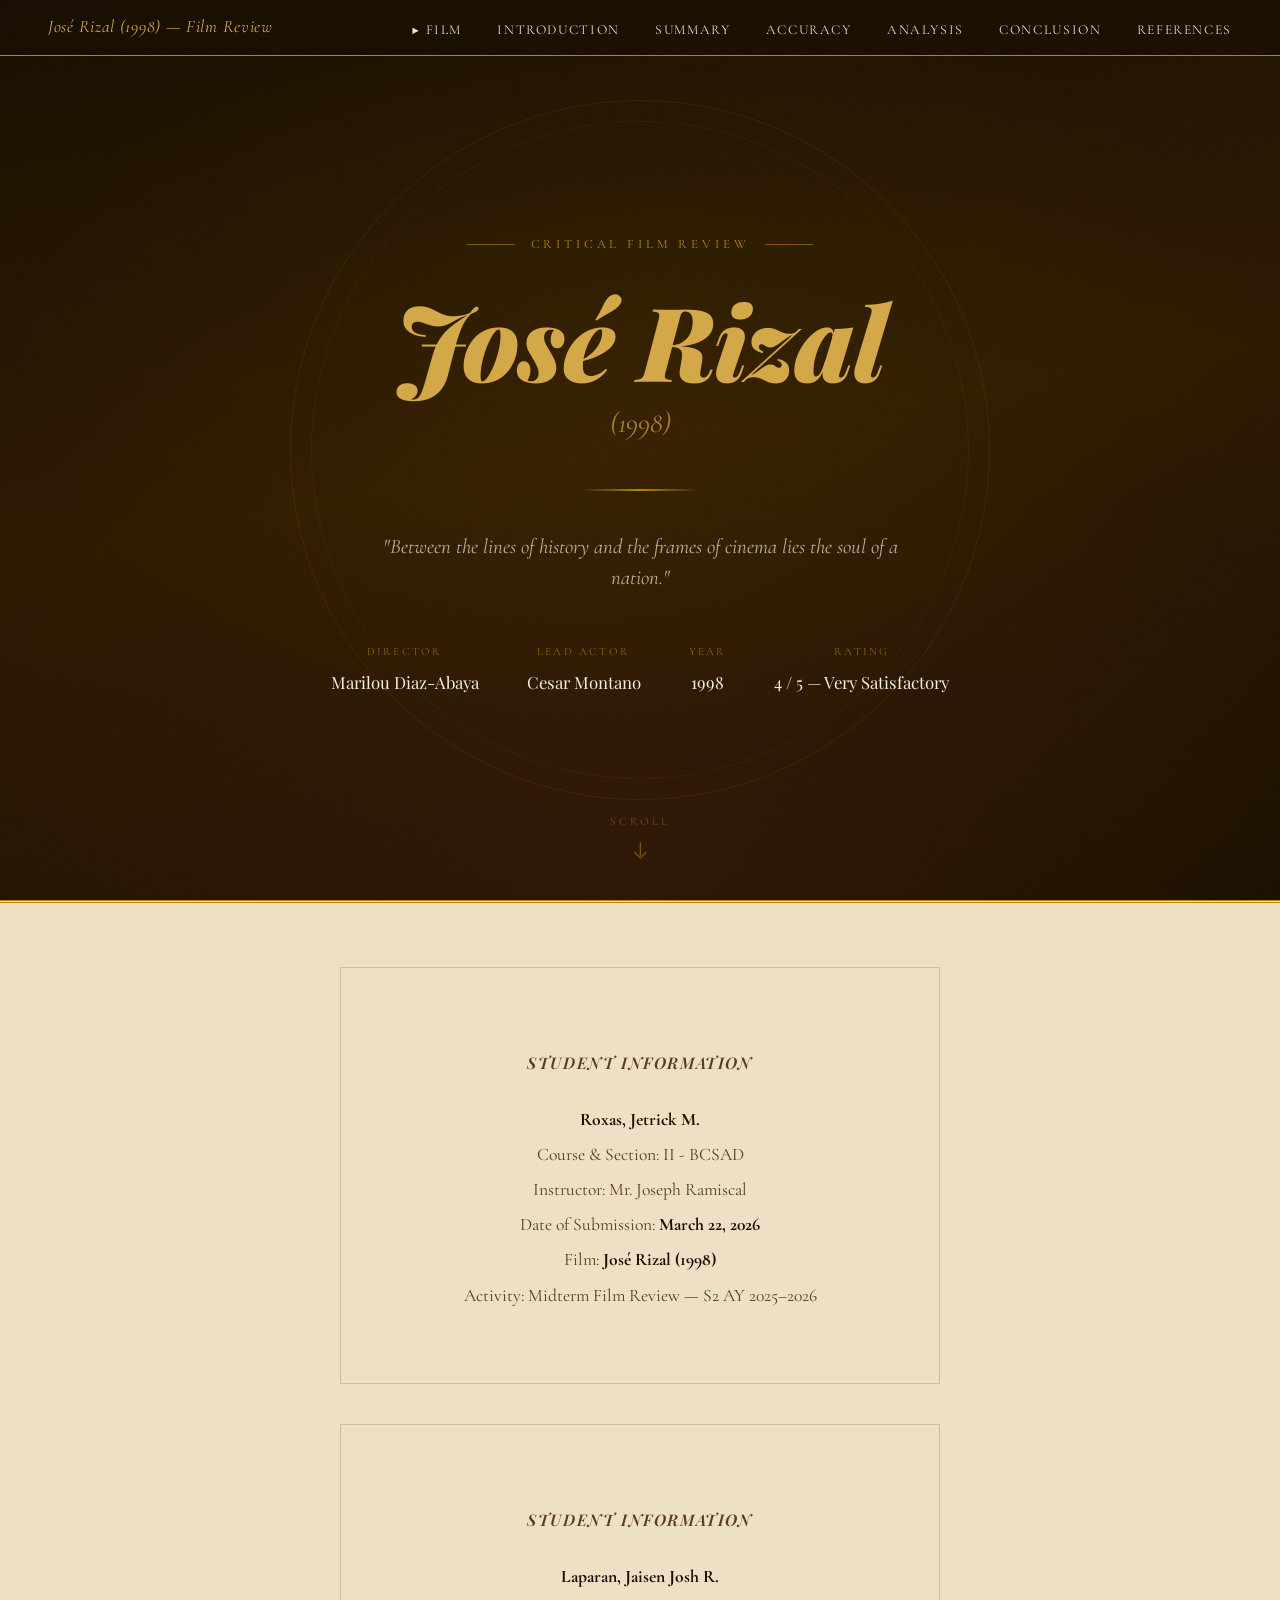
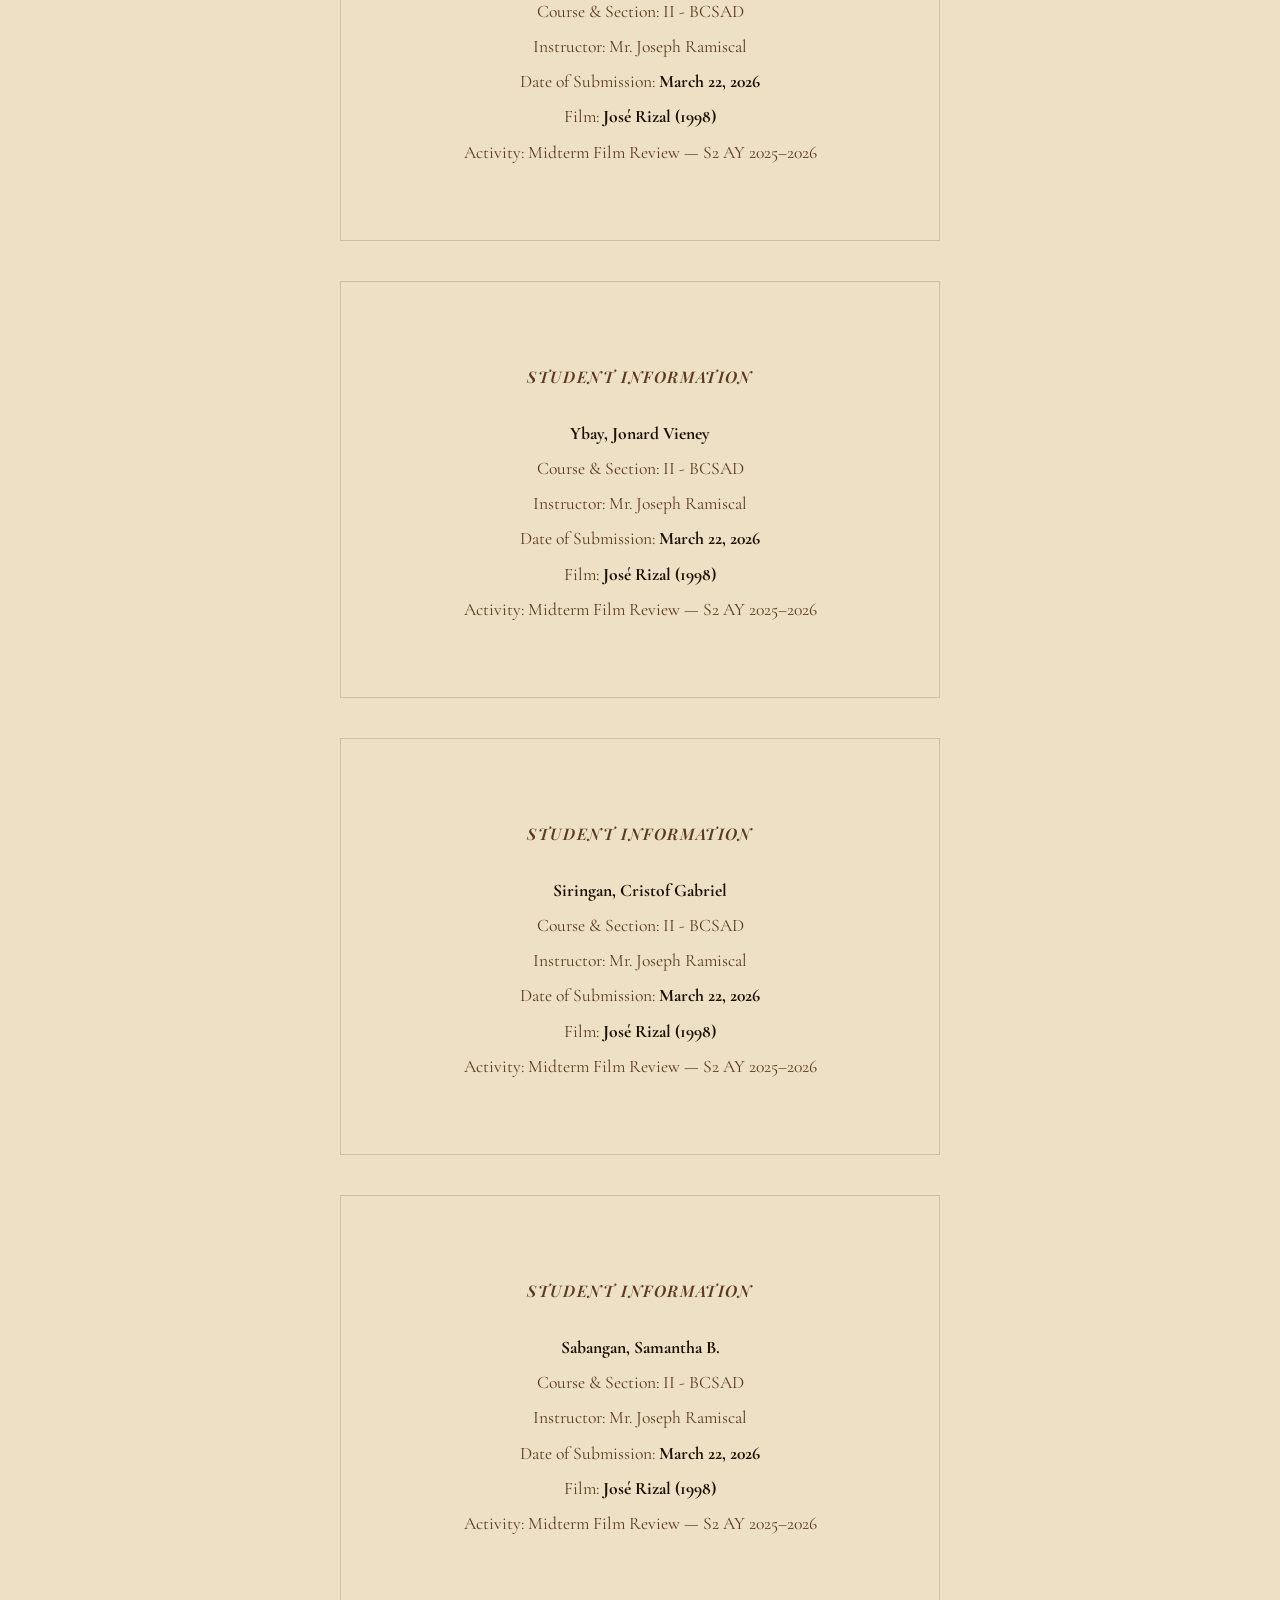
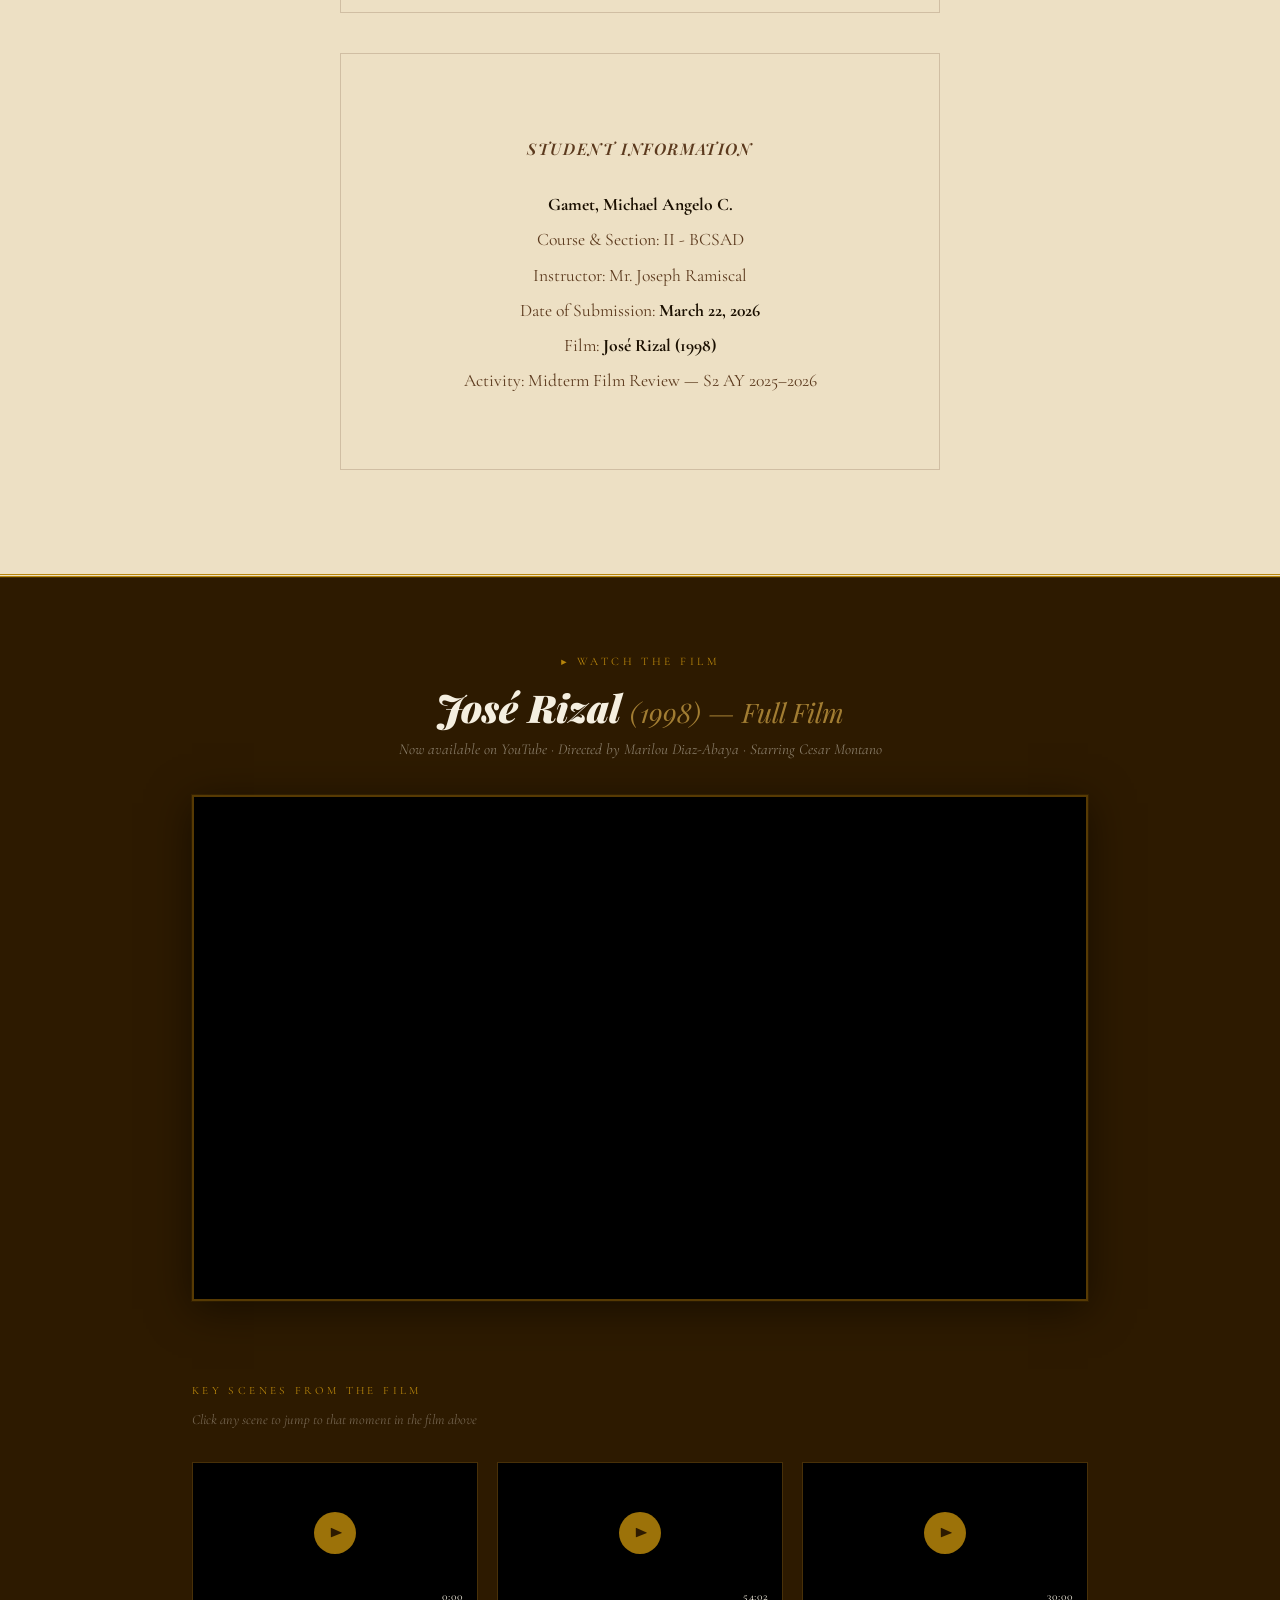
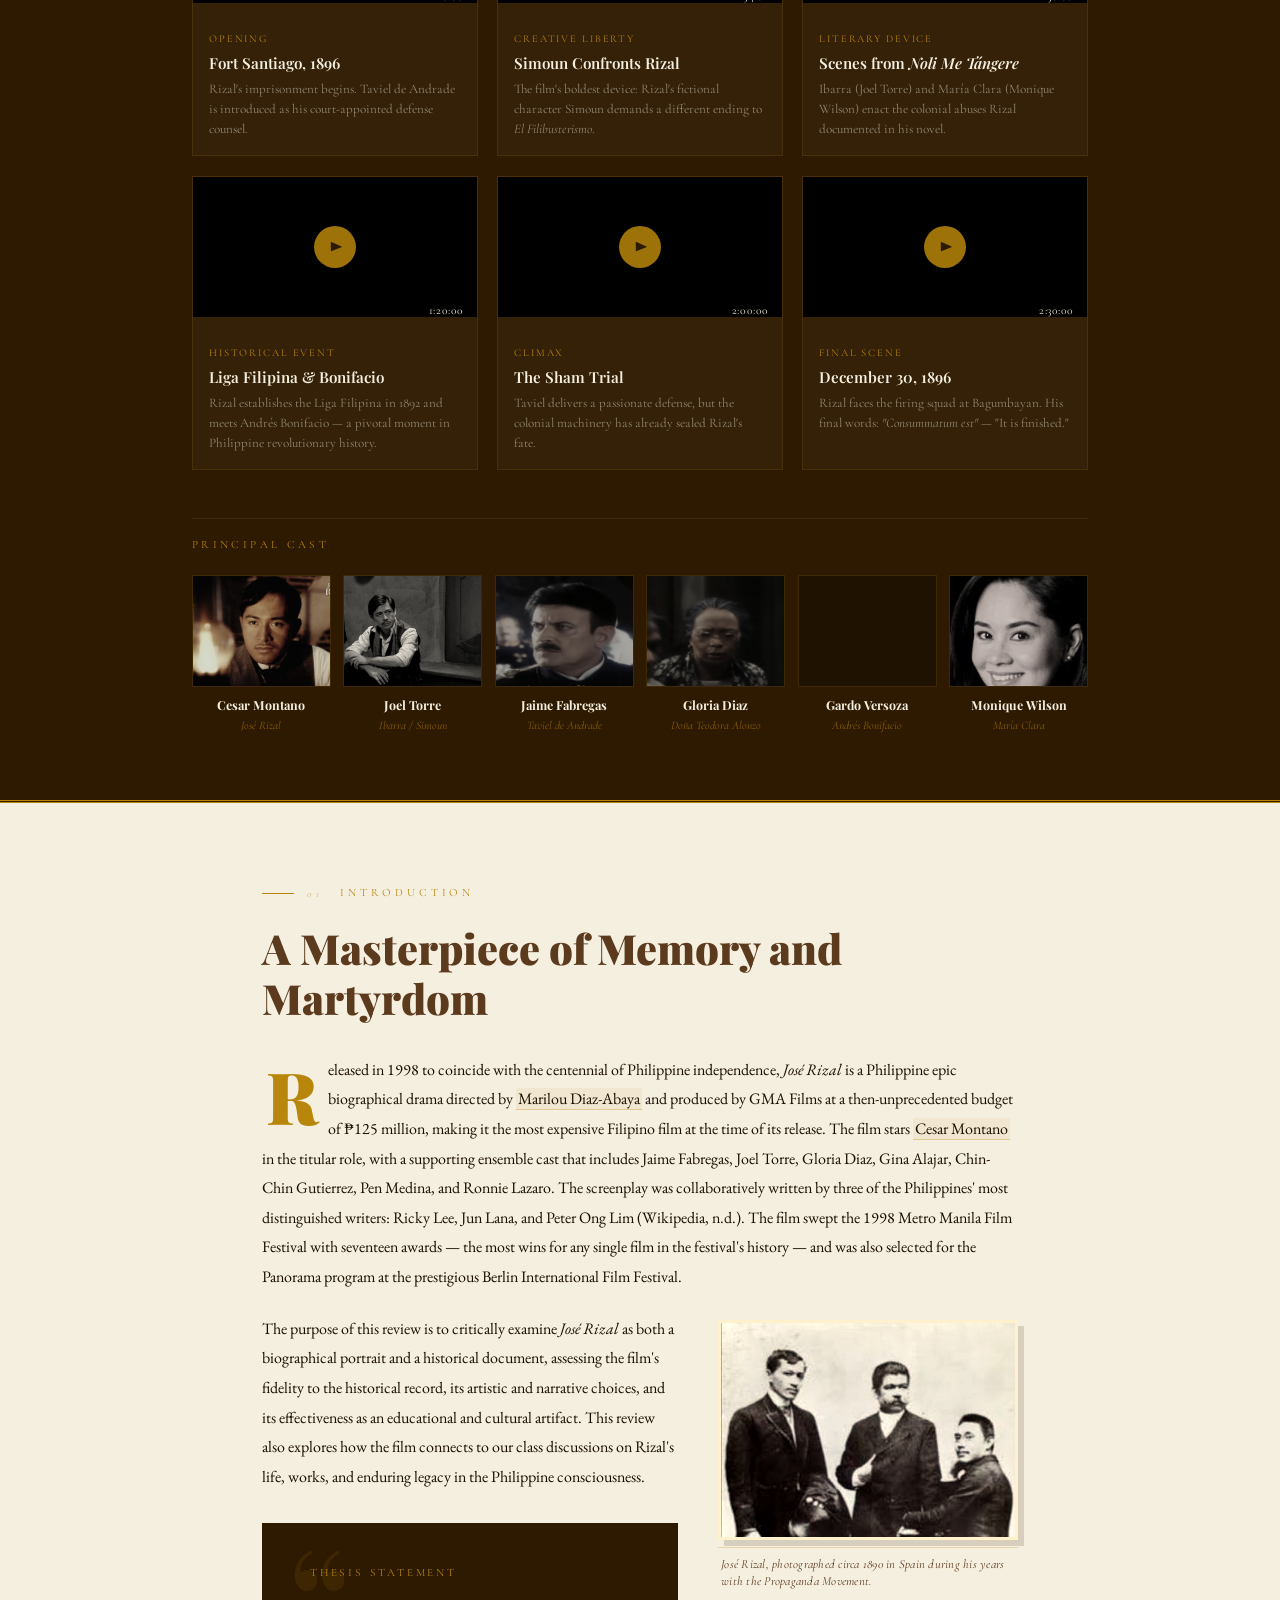
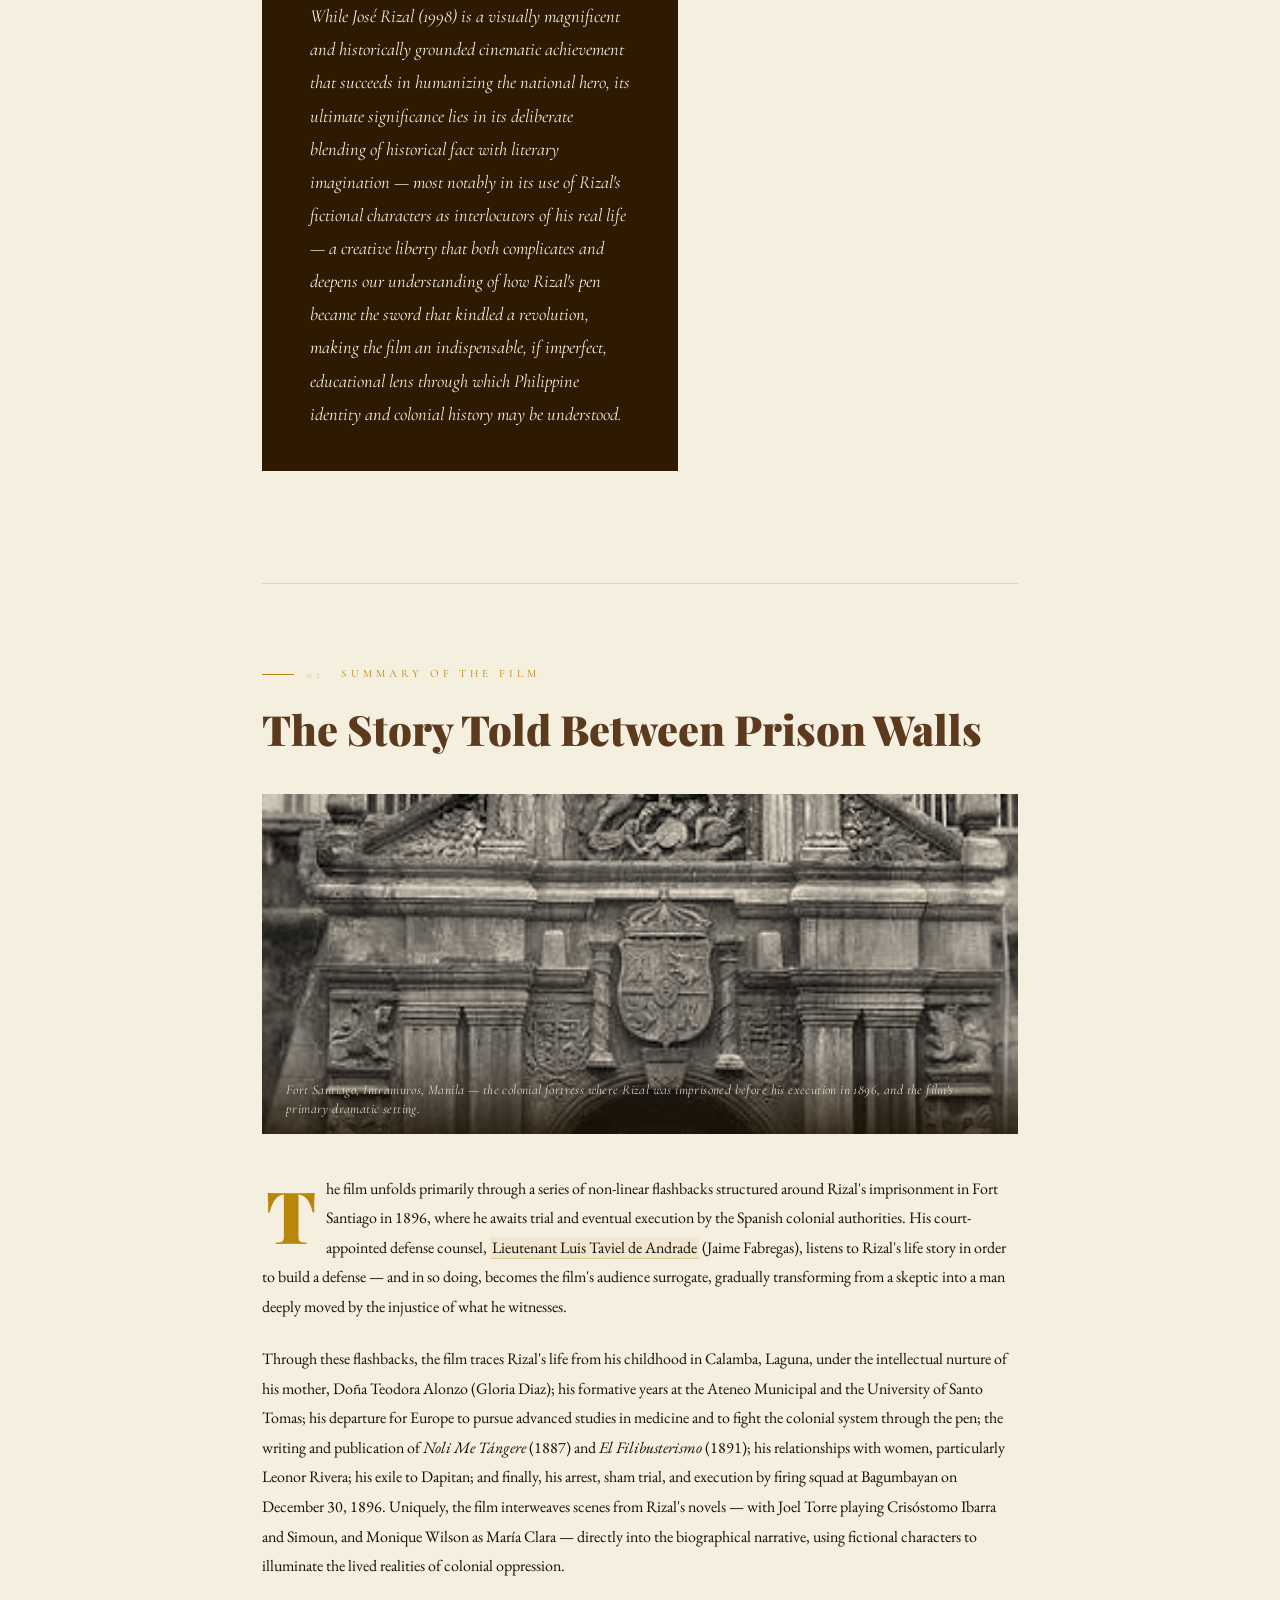
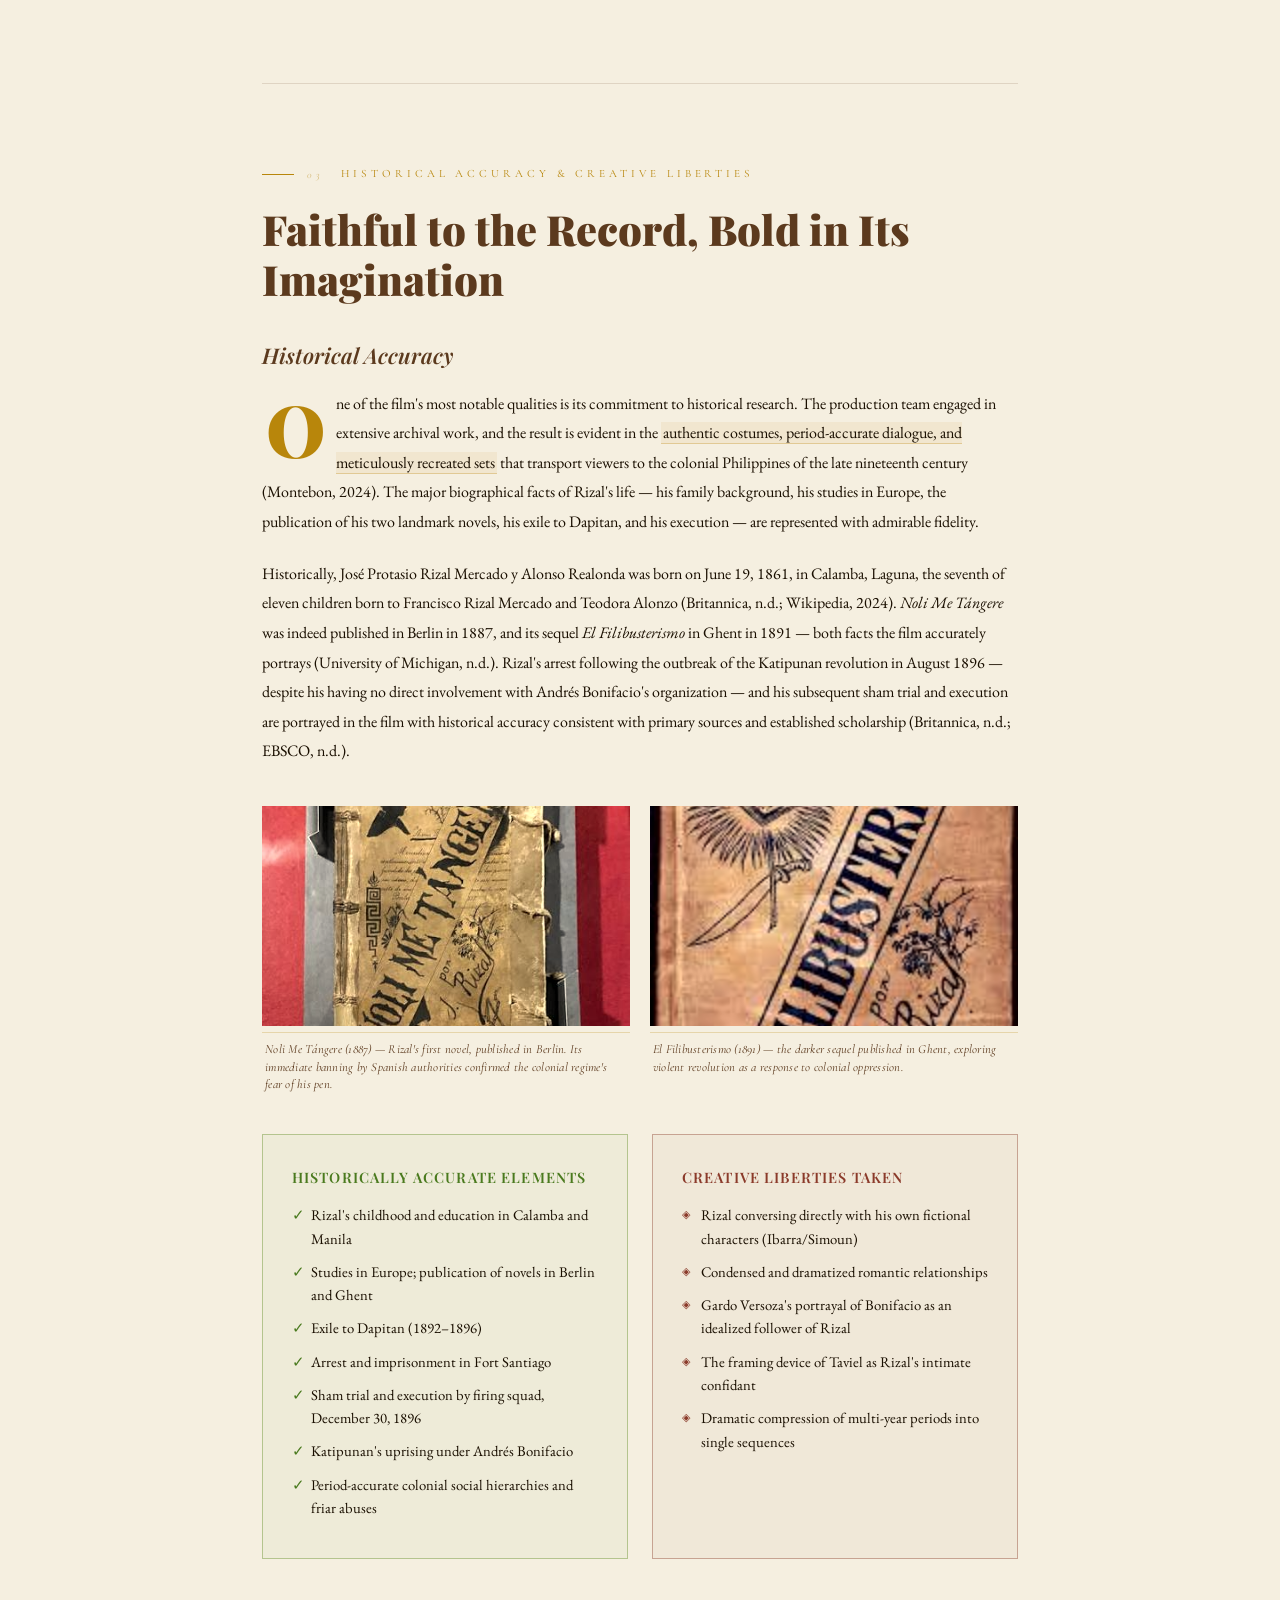
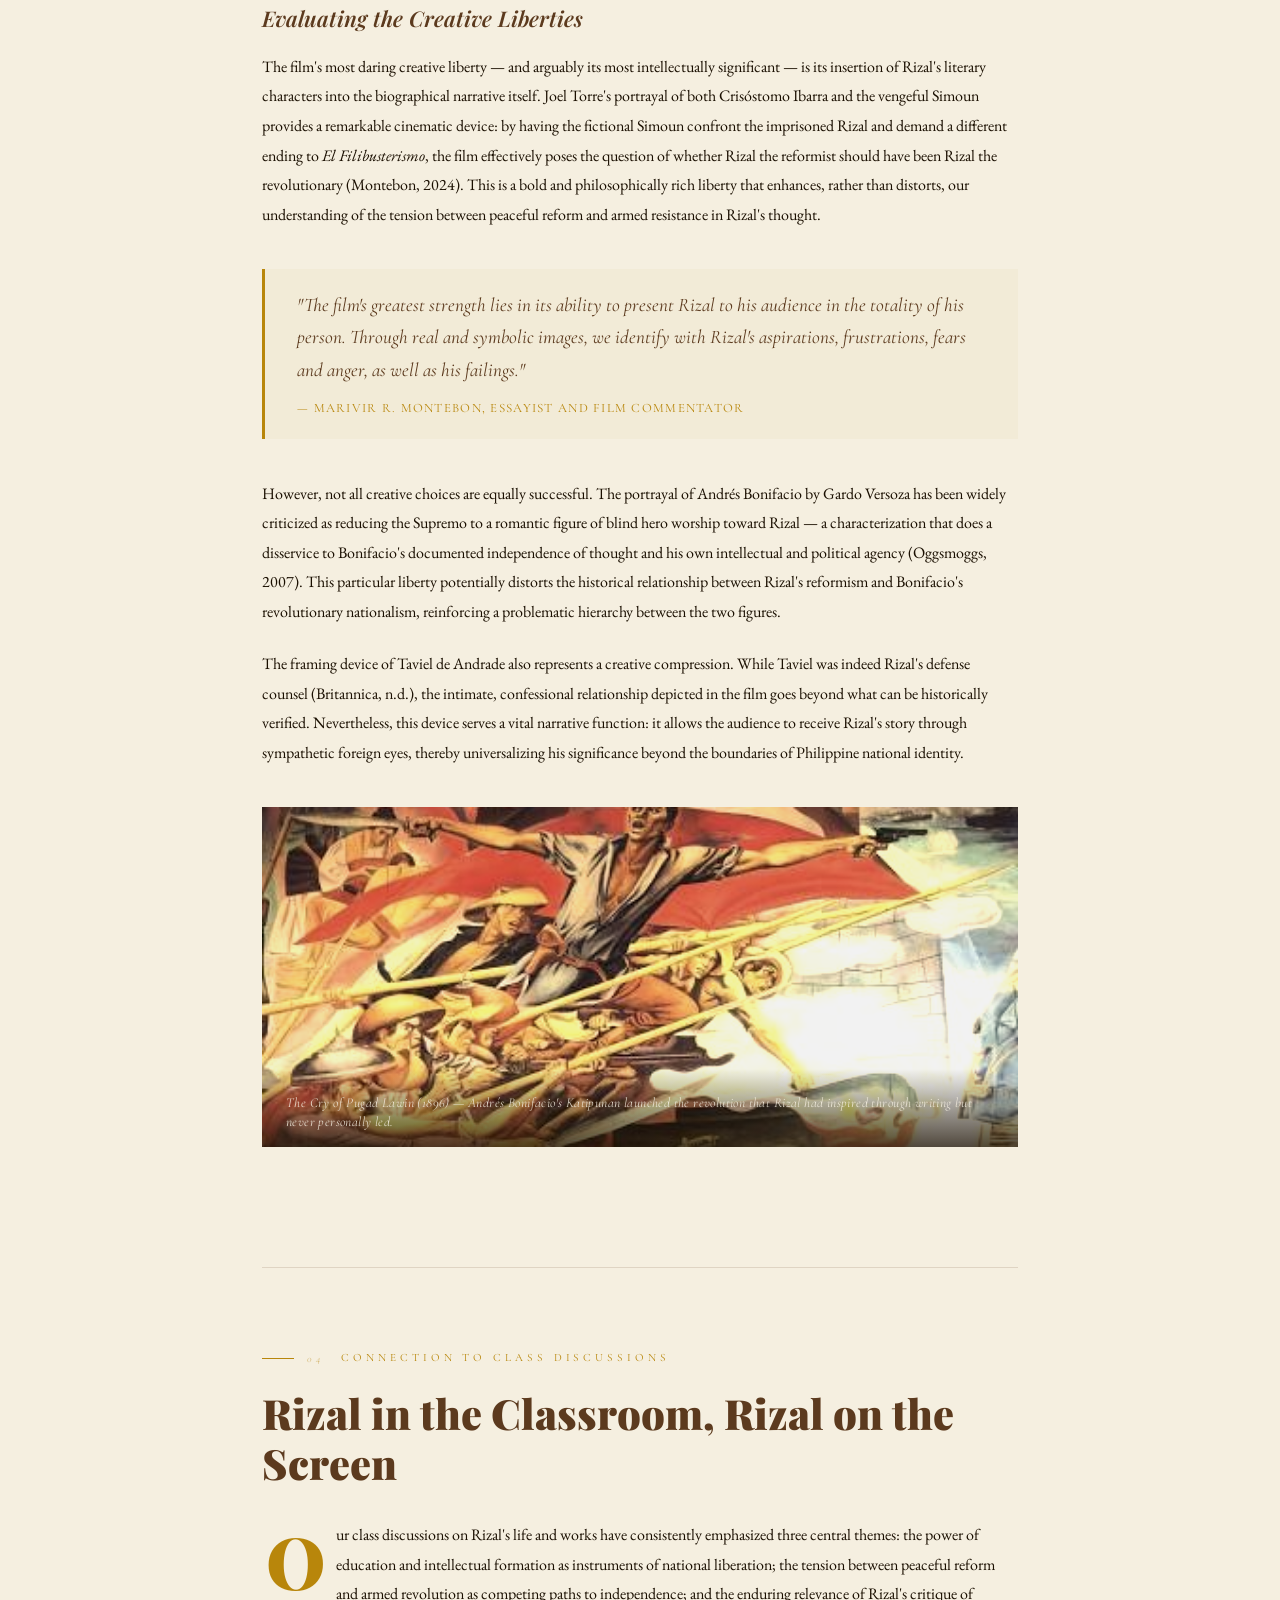
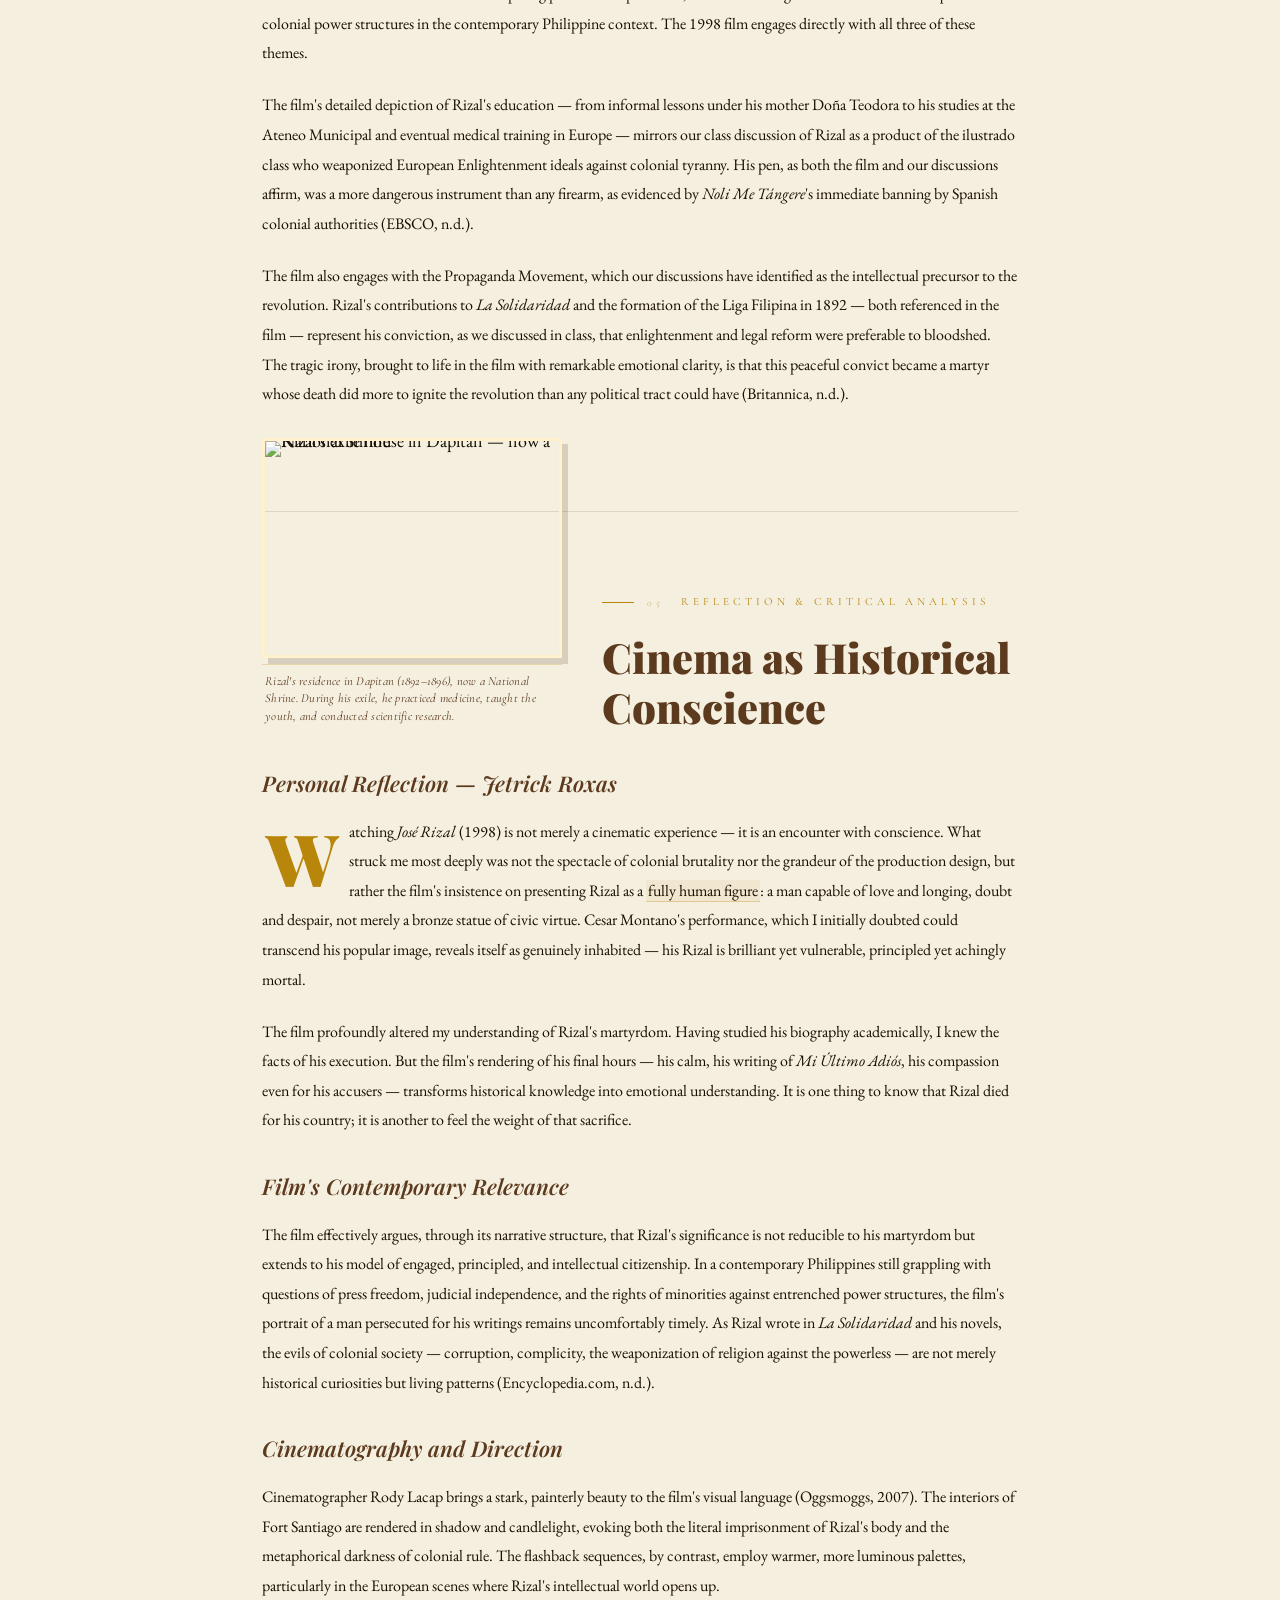
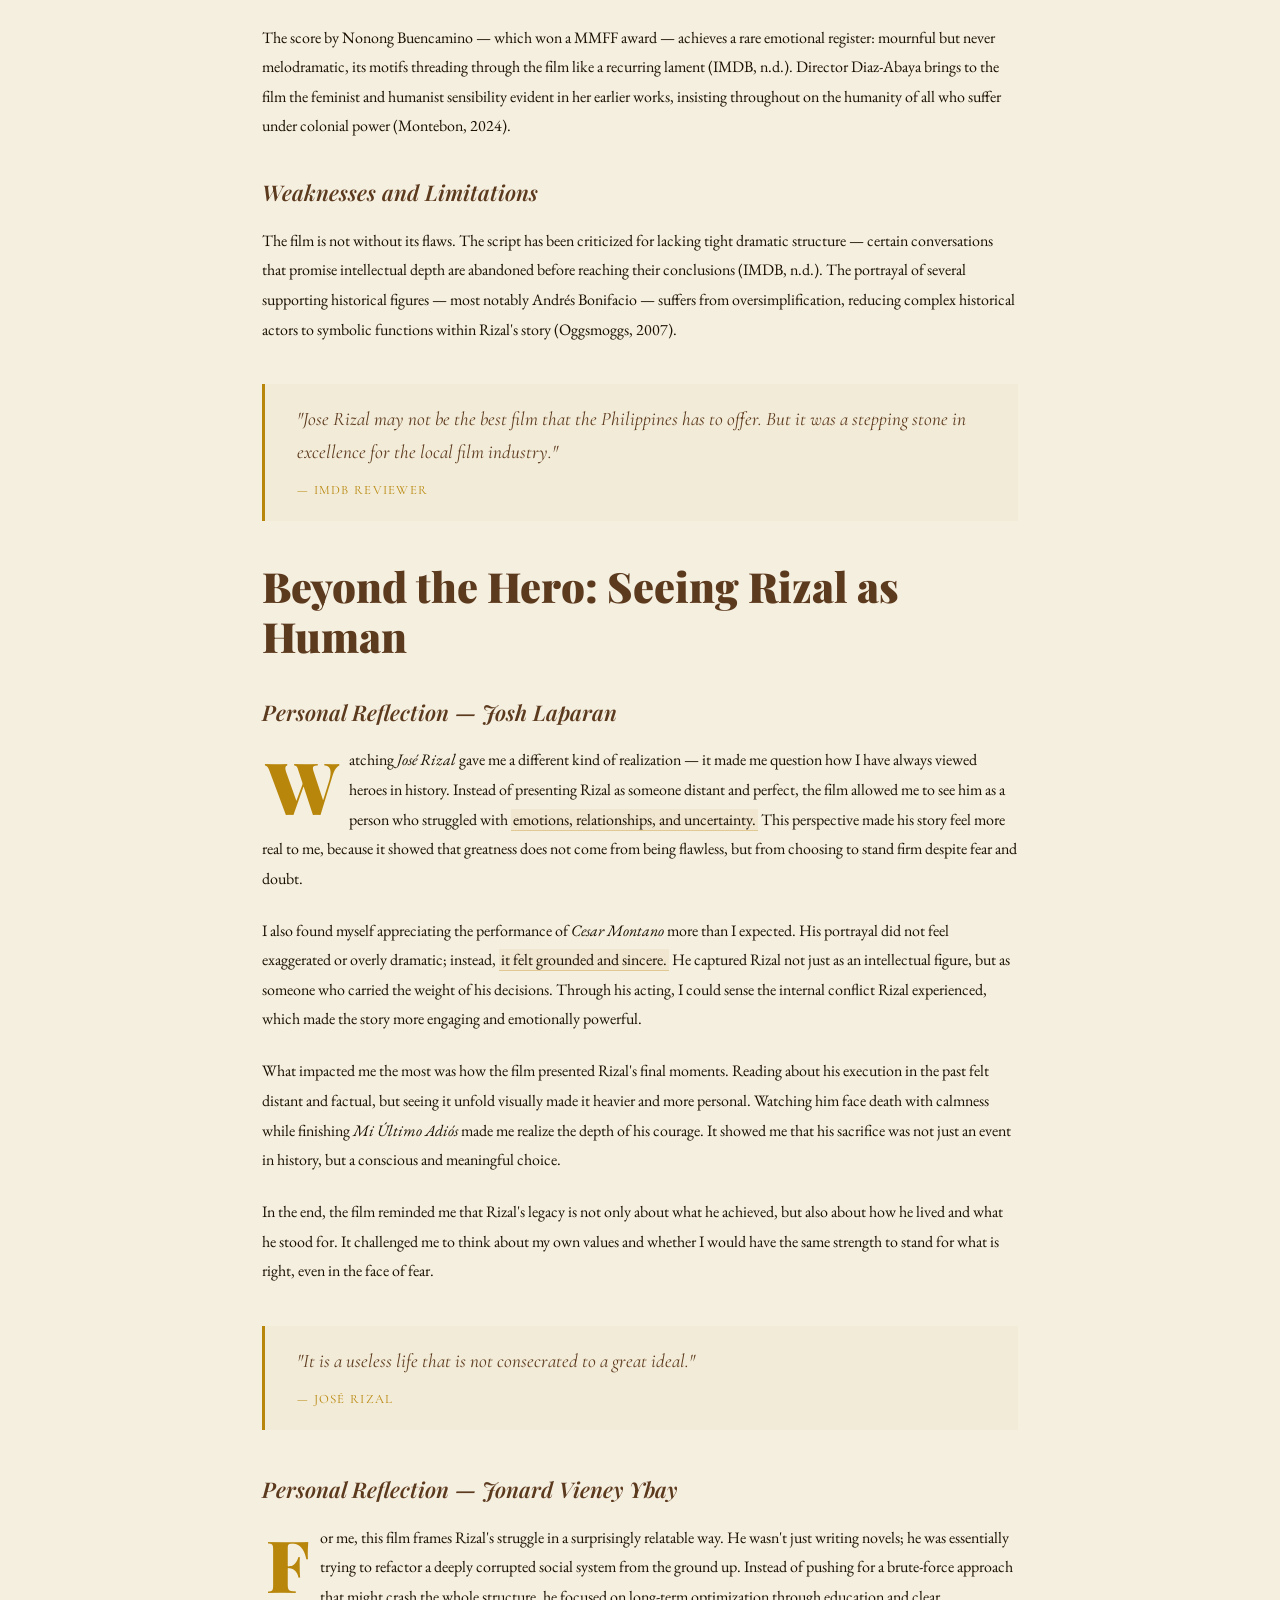
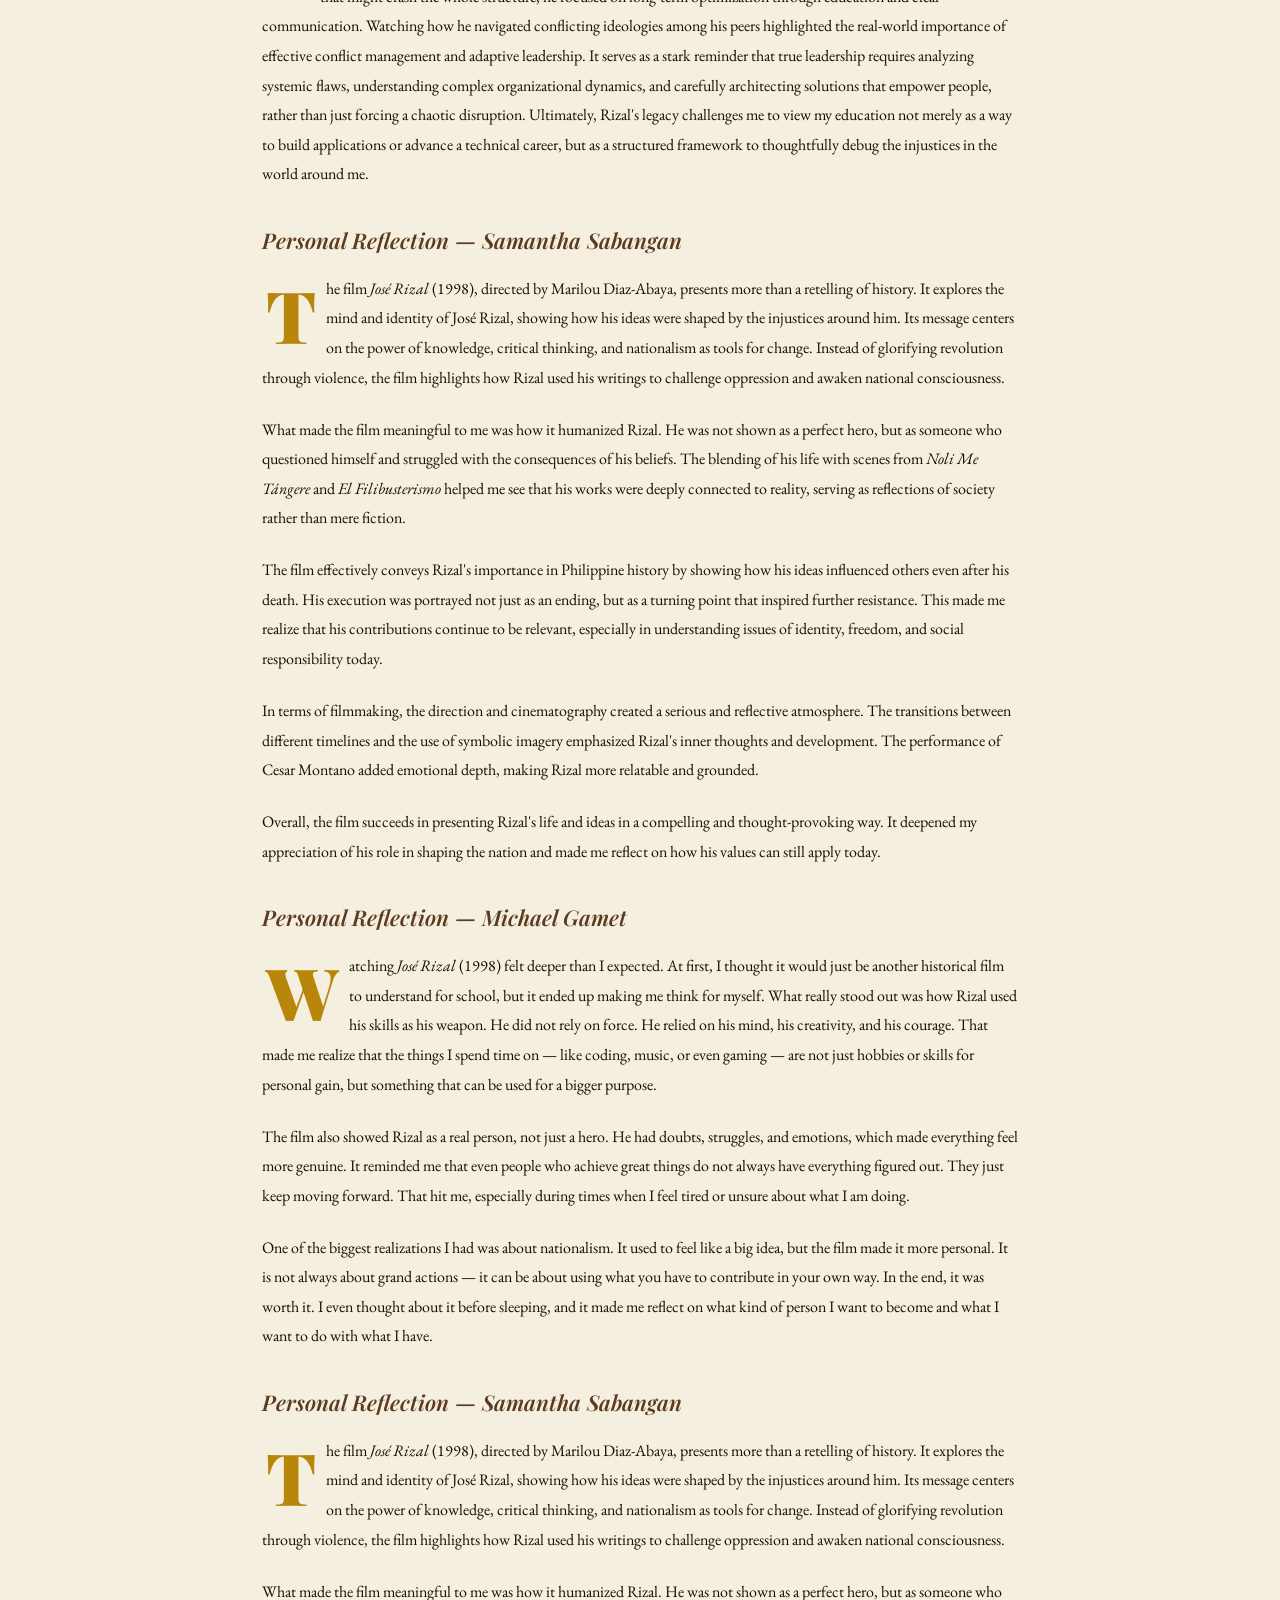
==== index.html @ 2df4af7a "final" ====
<!DOCTYPE html>
<html lang="en">
<head>
  <meta charset="UTF-8">
  <meta name="viewport" content="width=device-width, initial-scale=1.0">
  <title>José Rizal (1998) — A Critical Film Review</title>
  <link href="https://fonts.googleapis.com/css2?family=Playfair+Display:ital,wght@0,400;0,600;0,900;1,400;1,600&family=EB+Garamond:ital,wght@0,400;0,500;1,400&family=Cormorant+Garamond:ital,wght@0,300;0,400;1,300;1,400&display=swap" rel="stylesheet">
  <link rel="stylesheet" href="style.css">
</head>
<body>

<!-- SCROLL PROGRESS BAR -->
<div class="progress-bar" id="progressBar"></div>

<!-- ============================================================
     NAVIGATION
     ============================================================ -->
<nav>
  <span class="nav-brand">José Rizal (1998) — Film Review</span>
  <ul class="nav-links">
    <li><a href="#film">▶ Film</a></li>
    <li><a href="#introduction">Introduction</a></li>
    <li><a href="#summary">Summary</a></li>
    <li><a href="#accuracy">Accuracy</a></li>
    <li><a href="#reflection">Analysis</a></li>
    <li><a href="#conclusion">Conclusion</a></li>
    <li><a href="#references">References</a></li>
  </ul>
</nav>

<!-- ============================================================
     HERO
     ============================================================ -->
<header class="hero">
  <div class="hero-bg"></div>
  <div class="hero-seal"></div>
  <div class="hero-content">
    <div class="hero-eyebrow">Critical Film Review</div>
    <h1 class="hero-title"><em>José Rizal</em></h1>
    <div class="hero-year">(1998)</div>
    <div class="hero-divider"></div>
    <p class="hero-tagline">
      "Between the lines of history and the frames of cinema lies the soul of a nation."
    </p>
    <div class="hero-meta">
      <div class="meta-item">
        <span class="meta-label">Director</span>
        <span class="meta-value">Marilou Diaz-Abaya</span>
      </div>
      <div class="meta-item">
        <span class="meta-label">Lead Actor</span>
        <span class="meta-value">Cesar Montano</span>
      </div>
      <div class="meta-item">
        <span class="meta-label">Year</span>
        <span class="meta-value">1998</span>
      </div>
      <div class="meta-item">
        <span class="meta-label">Rating</span>
        <span class="meta-value">4 / 5 — Very Satisfactory</span>
      </div>
    </div>
  </div>
  <div class="hero-scroll">
    <span>Scroll</span>
    <svg width="16" height="20" viewBox="0 0 16 20" fill="none" stroke-width="1.5">
      <path d="M8 2v14M2 12l6 6 6-6"/>
    </svg>
  </div>
</header>

<!-- ============================================================
     TITLE PAGE / STUDENT INFO
     ============================================================ -->
<div class="title-page">
  <div class="title-page-inner">
    <h3>Student Information</h3>
    <p>
      <strong>Roxas, Jetrick M.</strong><br>
      Course &amp; Section: II - BCSAD<br>
      Instructor: Mr. Joseph Ramiscal<br>
      Date of Submission: <strong>March 22, 2026</strong><br>
      Film: <strong>José Rizal (1998)</strong><br>
      Activity: Midterm Film Review — S2 AY 2025–2026
    </p>
  </div>

  <div class="title-page-inner">
    <h3>Student Information</h3>
    <p>
      <strong>Laparan, Jaisen Josh R.</strong><br>
      Course &amp; Section: II - BCSAD<br>
      Instructor: Mr. Joseph Ramiscal<br>
      Date of Submission: <strong>March 22, 2026</strong><br>
      Film: <strong>José Rizal (1998)</strong><br>
      Activity: Midterm Film Review — S2 AY 2025–2026
    </p>
  </div>

  <div class="title-page-inner">
    <h3>Student Information</h3>
    <p>
      <strong>Ybay, Jonard Vieney</strong><br>
      Course &amp; Section: II - BCSAD<br>
      Instructor: Mr. Joseph Ramiscal<br>
      Date of Submission: <strong>March 22, 2026</strong><br>
      Film: <strong>José Rizal (1998)</strong><br>
      Activity: Midterm Film Review — S2 AY 2025–2026
    </p>
  </div>

  <div class="title-page-inner">
    <h3>Student Information</h3>
    <p>
      <strong>Siringan, Cristof Gabriel</strong><br>
      Course &amp; Section: II - BCSAD<br>
      Instructor: Mr. Joseph Ramiscal<br>
      Date of Submission: <strong>March 22, 2026</strong><br>
      Film: <strong>José Rizal (1998)</strong><br>
      Activity: Midterm Film Review — S2 AY 2025–2026
    </p>
  </div>

  <div class="title-page-inner">
    <h3>Student Information</h3>
    <p>
      <strong>Sabangan, Samantha B.</strong><br>
      Course &amp; Section: II - BCSAD<br>
      Instructor: Mr. Joseph Ramiscal<br>
      Date of Submission: <strong>March 22, 2026</strong><br>
      Film: <strong>José Rizal (1998)</strong><br>
      Activity: Midterm Film Review — S2 AY 2025–2026
    </p>
  </div>

  <div class="title-page-inner">
    <h3>Student Information</h3>
    <p>
      <strong>Gamet, Michael Angelo C.</strong><br>
      Course &amp; Section: II - BCSAD<br>
      Instructor: Mr. Joseph Ramiscal<br>
      Date of Submission: <strong>March 22, 2026</strong><br>
      Film: <strong>José Rizal (1998)</strong><br>
      Activity: Midterm Film Review — S2 AY 2025–2026
    </p>
  </div>
</div>

<!-- ============================================================
     FILM MEDIA BLOCK
     ============================================================ -->
<div class="film-media" id="film">

  <!-- EMBEDDED FILM -->
  <div class="film-embed-wrap">
    <div class="film-embed-label">
      <span class="film-embed-eyebrow">▶ Watch the Film</span>
      <h2 class="film-embed-title"><em>José Rizal</em> <span>(1998) — Full Film</span></h2>
      <p class="film-embed-sub">Now available on YouTube · Directed by Marilou Diaz-Abaya · Starring Cesar Montano</p>
    </div>
    <div class="film-embed-container">
      <div class="film-embed-responsive">
        <iframe
          src="https://www.youtube.com/embed/p3tURdrBkEU?rel=0&modestbranding=1&color=white"
          title="José Rizal (1998) Full Film — Directed by Marilou Diaz-Abaya"
          frameborder="0"
          allow="accelerometer; autoplay; clipboard-write; encrypted-media; gyroscope; picture-in-picture"
          allowfullscreen
          loading="lazy">
        </iframe>
      </div>
    </div>
  </div>

  <!-- SCENE GALLERY -->
  <div class="scene-gallery-wrap">
    <div class="scene-gallery-header">
      <span class="scene-gallery-eyebrow">Key Scenes from the Film</span>
      <p class="scene-gallery-sub">Click any scene to jump to that moment in the film above</p>
    </div>

    <div class="scene-gallery">

      <a class="scene-card" href="https://www.youtube.com/watch?v=p3tURdrBkEU&t=0s" target="_blank" rel="noopener">
        <div class="scene-thumb">
          <img src="https://img.youtube.com/vi/p3tURdrBkEU/maxresdefault.jpg"
               onerror="this.src='https://img.youtube.com/vi/p3tURdrBkEU/hqdefault.jpg'"
               alt="Opening scene — Fort Santiago, 1896" loading="lazy">
          <div class="scene-play">▶</div>
          <div class="scene-timestamp">0:00</div>
        </div>
        <div class="scene-info">
          <span class="scene-tag">Opening</span>
          <h4>Fort Santiago, 1896</h4>
          <p>Rizal's imprisonment begins. Taviel de Andrade is introduced as his court-appointed defense counsel.</p>
        </div>
      </a>

      <a class="scene-card" href="https://www.youtube.com/watch?v=p3tURdrBkEU&t=3242s" target="_blank" rel="noopener">
        <div class="scene-thumb">
          <img src="https://img.youtube.com/vi/p3tURdrBkEU/maxresdefault.jpg"
               onerror="this.src='https://img.youtube.com/vi/p3tURdrBkEU/hqdefault.jpg'"
               alt="Simoun confronts Rizal" loading="lazy">
          <div class="scene-play">▶</div>
          <div class="scene-timestamp">54:02</div>
        </div>
        <div class="scene-info">
          <span class="scene-tag">Creative Liberty</span>
          <h4>Simoun Confronts Rizal</h4>
          <p>The film's boldest device: Rizal's fictional character Simoun demands a different ending to <em>El Filibusterismo</em>.</p>
        </div>
      </a>

      <a class="scene-card" href="https://www.youtube.com/watch?v=p3tURdrBkEU&t=1800s" target="_blank" rel="noopener">
        <div class="scene-thumb">
          <img src="https://img.youtube.com/vi/p3tURdrBkEU/maxresdefault.jpg"
               onerror="this.src='https://img.youtube.com/vi/p3tURdrBkEU/hqdefault.jpg'"
               alt="Noli Me Tangere novel scenes" loading="lazy">
          <div class="scene-play">▶</div>
          <div class="scene-timestamp">30:00</div>
        </div>
        <div class="scene-info">
          <span class="scene-tag">Literary Device</span>
          <h4>Scenes from <em>Noli Me Tángere</em></h4>
          <p>Ibarra (Joel Torre) and María Clara (Monique Wilson) enact the colonial abuses Rizal documented in his novel.</p>
        </div>
      </a>

      <a class="scene-card" href="https://www.youtube.com/watch?v=p3tURdrBkEU&t=4800s" target="_blank" rel="noopener">
        <div class="scene-thumb">
          <img src="https://img.youtube.com/vi/p3tURdrBkEU/maxresdefault.jpg"
               onerror="this.src='https://img.youtube.com/vi/p3tURdrBkEU/hqdefault.jpg'"
               alt="Liga Filipina and Bonifacio scene" loading="lazy">
          <div class="scene-play">▶</div>
          <div class="scene-timestamp">1:20:00</div>
        </div>
        <div class="scene-info">
          <span class="scene-tag">Historical Event</span>
          <h4>Liga Filipina &amp; Bonifacio</h4>
          <p>Rizal establishes the Liga Filipina in 1892 and meets Andrés Bonifacio — a pivotal moment in Philippine revolutionary history.</p>
        </div>
      </a>

      <a class="scene-card" href="https://www.youtube.com/watch?v=p3tURdrBkEU&t=7200s" target="_blank" rel="noopener">
        <div class="scene-thumb">
          <img src="https://img.youtube.com/vi/p3tURdrBkEU/maxresdefault.jpg"
               onerror="this.src='https://img.youtube.com/vi/p3tURdrBkEU/hqdefault.jpg'"
               alt="The trial of José Rizal" loading="lazy">
          <div class="scene-play">▶</div>
          <div class="scene-timestamp">2:00:00</div>
        </div>
        <div class="scene-info">
          <span class="scene-tag">Climax</span>
          <h4>The Sham Trial</h4>
          <p>Taviel delivers a passionate defense, but the colonial machinery has already sealed Rizal's fate.</p>
        </div>
      </a>

      <a class="scene-card" href="https://www.youtube.com/watch?v=p3tURdrBkEU&t=9000s" target="_blank" rel="noopener">
        <div class="scene-thumb">
          <img src="https://img.youtube.com/vi/p3tURdrBkEU/maxresdefault.jpg"
               onerror="this.src='https://img.youtube.com/vi/p3tURdrBkEU/hqdefault.jpg'"
               alt="Rizal's execution scene — December 30, 1896" loading="lazy">
          <div class="scene-play">▶</div>
          <div class="scene-timestamp">2:30:00</div>
        </div>
        <div class="scene-info">
          <span class="scene-tag">Final Scene</span>
          <h4>December 30, 1896</h4>
          <p>Rizal faces the firing squad at Bagumbayan. His final words: <em>"Consummatum est"</em> — "It is finished."</p>
        </div>
      </a>

    </div><!-- /.scene-gallery -->
  </div><!-- /.scene-gallery-wrap -->

  <!-- CAST SPOTLIGHT -->
  <!-- ✏️ TO CHANGE A CAST IMAGE:
       Replace the src="..." with your image filename (e.g. src="cesar-montano.jpg")
       Make sure the image file is in the SAME folder as this HTML file.
       The JavaScript that used to override these images has been removed. -->
  <div class="cast-wrap">
    <div class="cast-header">
      <span class="scene-gallery-eyebrow">Principal Cast</span>
    </div>
    <div class="cast-strip">

      <!-- Cesar Montano — José Rizal -->
      <div class="cast-card">
        <div class="cast-thumb">
          <img src="cesar-montano.jpg"
               onerror="this.src='https://img.youtube.com/vi/p3tURdrBkEU/hqdefault.jpg'"
               alt="Cesar Montano as José Rizal" loading="lazy"
               style="object-position: center top;">
        </div>
        <div class="cast-info">
          <strong>Cesar Montano</strong>
          <span>José Rizal</span>
        </div>
      </div>

      <!-- Joel Torre — Ibarra / Simoun -->
      <div class="cast-card">
        <div class="cast-thumb">
          <img src="joel-torre.jpg"
               onerror="this.src='joel-torre.jpg'"
               alt="Joel Torre as Ibarra/Simoun" loading="lazy"
               style="object-position: center top;">
        </div>
        <div class="cast-info">
          <strong>Joel Torre</strong>
          <span>Ibarra / Simoun</span>
        </div>
      </div>

      <!-- Jaime Fabregas — Taviel de Andrade -->
      <div class="cast-card">
        <div class="cast-thumb">
          <img src="Jaime Fabregas.png"
               onerror="this.src='Jaime Fabregas'"
               alt="Jaime Fabregas as Taviel de Andrade" loading="lazy"
               style="object-position: center top;">
        </div>
        <div class="cast-info">
          <strong>Jaime Fabregas</strong>
          <span>Taviel de Andrade</span>
        </div>
      </div>

      <!-- Gloria Diaz — Doña Teodora Alonzo -->
      <div class="cast-card">
        <div class="cast-thumb">
          <img src="gloria-diaz.jpg"
               onerror="this.src='Gloria Diaz.png'"
               alt="Gloria Diaz as Doña Teodora Alonzo" loading="lazy"
               style="object-position: center top;">
        </div>
        <div class="cast-info">
          <strong>Gloria Diaz</strong>
          <span>Doña Teodora Alonzo</span>
        </div>
      </div>

      <!-- Gardo Versoza — Andrés Bonifacio -->
      <div class="cast-card">
        <div class="cast-thumb">
          <img src="gardo-versoza.jpg"
               onerror="this.src='https://img.youtube.com/vi/p3tURdrBkEU/hqdefault.jpg'"
               alt="Gardo Versoza as Andrés Bonifacio" loading="lazy"
               style="object-position: center top;">
        </div>
        <div class="cast-info">
          <strong>Gardo Versoza</strong>
          <span>Andrés Bonifacio</span>
        </div>
      </div>

      <!-- Monique Wilson — María Clara -->
      <div class="cast-card">
        <div class="cast-thumb">
          <img src="monique-wilson.jpg"
               onerror="this.src='monique wilson.jpg'"
               alt="Monique Wilson as María Clara" loading="lazy"
               style="object-position: center top;">
        </div>
        <div class="cast-info">
          <strong>Monique Wilson</strong>
          <span>María Clara</span>
        </div>
      </div>

    </div><!-- /.cast-strip -->
  </div><!-- /.cast-wrap -->

</div><!-- /.film-media -->

<!-- ============================================================
     MAIN CONTENT
     ============================================================ -->
<main>

  <!-- 01 — INTRODUCTION -->
  <section class="section" id="introduction">
    <div class="section-label"><span class="section-num">01</span> Introduction</div>
    <h2>A Masterpiece of Memory and Martyrdom</h2>

    <p class="dropcap">
      Released in 1998 to coincide with the centennial of Philippine independence,
      <em>José Rizal</em> is a Philippine epic biographical drama directed by <span class="highlight">Marilou Diaz-Abaya</span>
      and produced by GMA Films at a then-unprecedented budget of ₱125 million, making it the most expensive Filipino film
      at the time of its release. The film stars <span class="highlight">Cesar Montano</span> in the titular role, with a
      supporting ensemble cast that includes Jaime Fabregas, Joel Torre, Gloria Diaz, Gina Alajar,
      Chin-Chin Gutierrez, Pen Medina, and Ronnie Lazaro. The screenplay was collaboratively written by three
      of the Philippines' most distinguished writers: Ricky Lee, Jun Lana, and Peter Ong Lim (Wikipedia, n.d.).
      The film swept the 1998 Metro Manila Film Festival with seventeen awards — the most wins for any single
      film in the festival's history — and was also selected for the Panorama program at the prestigious
      Berlin International Film Festival.
    </p>

    <figure class="img-float">
      <img
        src="jose Rizal.jpg"
        alt="José Rizal — historical photograph circa 1890s"
        loading="lazy">
      <figcaption>José Rizal, photographed circa 1890 in Spain during his years with the Propaganda Movement.</figcaption>
    </figure>

    <p>
      The purpose of this review is to critically examine <em>José Rizal</em> as both a biographical
      portrait and a historical document, assessing the film's fidelity to the historical record,
      its artistic and narrative choices, and its effectiveness as an educational and cultural artifact.
      This review also explores how the film connects to our class discussions on Rizal's life, works,
      and enduring legacy in the Philippine consciousness.
    </p>

    <div class="thesis-box">
      <span class="thesis-label">Thesis Statement</span>
      <p>
        While <em>José Rizal</em> (1998) is a visually magnificent and historically grounded cinematic
        achievement that succeeds in humanizing the national hero, its ultimate significance lies in its
        deliberate blending of historical fact with literary imagination — most notably in its use of
        Rizal's fictional characters as interlocutors of his real life — a creative liberty that
        both complicates and deepens our understanding of how Rizal's pen became the sword that
        kindled a revolution, making the film an indispensable, if imperfect, educational lens
        through which Philippine identity and colonial history may be understood.
      </p>
    </div>
  </section>

  <!-- 02 — SUMMARY -->
  <section class="section" id="summary">
    <div class="section-label"><span class="section-num">02</span> Summary of the Film</div>
    <h2>The Story Told Between Prison Walls</h2>

    <figure class="img-banner">
      <img
        src="fort santiago.jpg"
        alt="Fort Santiago, Intramuros, Manila"
        loading="lazy">
      <figcaption>Fort Santiago, Intramuros, Manila — the colonial fortress where Rizal was imprisoned before his execution in 1896, and the film's primary dramatic setting.</figcaption>
    </figure>

    <p class="dropcap">
      The film unfolds primarily through a series of non-linear flashbacks structured around Rizal's
      imprisonment in Fort Santiago in 1896, where he awaits trial and eventual execution by the Spanish
      colonial authorities. His court-appointed defense counsel, <span class="highlight">Lieutenant Luis Taviel
      de Andrade</span> (Jaime Fabregas), listens to Rizal's life story in order to build a defense —
      and in so doing, becomes the film's audience surrogate, gradually transforming from a skeptic into a
      man deeply moved by the injustice of what he witnesses.
    </p>

    <p>
      Through these flashbacks, the film traces Rizal's life from his childhood in Calamba, Laguna, under
      the intellectual nurture of his mother, Doña Teodora Alonzo (Gloria Diaz); his formative years at
      the Ateneo Municipal and the University of Santo Tomas; his departure for Europe to pursue advanced
      studies in medicine and to fight the colonial system through the pen; the writing and publication of
      <em>Noli Me Tángere</em> (1887) and <em>El Filibusterismo</em> (1891); his relationships with women,
      particularly Leonor Rivera; his exile to Dapitan; and finally, his arrest, sham trial, and execution
      by firing squad at Bagumbayan on December 30, 1896. Uniquely, the film interweaves scenes from
      Rizal's novels — with Joel Torre playing Crisóstomo Ibarra and Simoun, and Monique Wilson as
      María Clara — directly into the biographical narrative, using fictional characters to illuminate
      the lived realities of colonial oppression.
    </p>
  </section>

  <!-- 03 — HISTORICAL ACCURACY & CREATIVE LIBERTIES -->
  <section class="section" id="accuracy">
    <div class="section-label"><span class="section-num">03</span> Historical Accuracy &amp; Creative Liberties</div>
    <h2>Faithful to the Record, Bold in Its Imagination</h2>

    <h3>Historical Accuracy</h3>

    <p class="dropcap">
      One of the film's most notable qualities is its commitment to historical research.
      The production team engaged in extensive archival work, and the result is evident in the
      <span class="highlight">authentic costumes, period-accurate dialogue, and meticulously recreated sets</span>
      that transport viewers to the colonial Philippines of the late nineteenth century (Montebon, 2024).
      The major biographical facts of Rizal's life — his family background,
      his studies in Europe, the publication of his two landmark novels, his exile to Dapitan, and
      his execution — are represented with admirable fidelity.
    </p>

    <p>
      Historically, José Protasio Rizal Mercado y Alonso Realonda was born on June 19, 1861, in Calamba,
      Laguna, the seventh of eleven children born to Francisco Rizal Mercado and Teodora Alonzo
      (Britannica, n.d.; Wikipedia, 2024). <em>Noli Me Tángere</em> was indeed published in Berlin in 1887,
      and its sequel <em>El Filibusterismo</em> in Ghent in 1891 — both facts the film accurately portrays
      (University of Michigan, n.d.). Rizal's arrest following the outbreak of the Katipunan revolution in
      August 1896 — despite his having no direct involvement with Andrés Bonifacio's organization — and his
      subsequent sham trial and execution are portrayed in the film with historical accuracy consistent
      with primary sources and established scholarship (Britannica, n.d.; EBSCO, n.d.).
    </p>

    <div class="img-pair">
      <figure>
        <img
          src="noli me tangere.jpg"
          alt="Noli Me Tángere — first edition cover, 1887"
          loading="lazy">
        <figcaption><em>Noli Me Tángere</em> (1887) — Rizal's first novel, published in Berlin. Its immediate banning by Spanish authorities confirmed the colonial regime's fear of his pen.</figcaption>
      </figure>
      <figure>
        <img
          src="elfili.jpg"
          alt="El Filibusterismo — first edition cover, Ghent 1891"
          loading="lazy">
        <figcaption><em>El Filibusterismo</em> (1891) — the darker sequel published in Ghent, exploring violent revolution as a response to colonial oppression.</figcaption>
      </figure>
    </div>

    <div class="accuracy-grid">
      <div class="accuracy-card accurate">
        <h4>Historically Accurate Elements</h4>
        <ul>
          <li>Rizal's childhood and education in Calamba and Manila</li>
          <li>Studies in Europe; publication of novels in Berlin and Ghent</li>
          <li>Exile to Dapitan (1892–1896)</li>
          <li>Arrest and imprisonment in Fort Santiago</li>
          <li>Sham trial and execution by firing squad, December 30, 1896</li>
          <li>Katipunan's uprising under Andrés Bonifacio</li>
          <li>Period-accurate colonial social hierarchies and friar abuses</li>
        </ul>
      </div>
      <div class="accuracy-card liberty">
        <h4>Creative Liberties Taken</h4>
        <ul>
          <li>Rizal conversing directly with his own fictional characters (Ibarra/Simoun)</li>
          <li>Condensed and dramatized romantic relationships</li>
          <li>Gardo Versoza's portrayal of Bonifacio as an idealized follower of Rizal</li>
          <li>The framing device of Taviel as Rizal's intimate confidant</li>
          <li>Dramatic compression of multi-year periods into single sequences</li>
        </ul>
      </div>
    </div>

    <h3>Evaluating the Creative Liberties</h3>

    <p>
      The film's most daring creative liberty — and arguably its most intellectually significant —
      is its insertion of Rizal's literary characters into the biographical narrative itself.
      Joel Torre's portrayal of both Crisóstomo Ibarra and the vengeful Simoun provides a remarkable
      cinematic device: by having the fictional Simoun confront the imprisoned Rizal and demand
      a different ending to <em>El Filibusterismo</em>, the film effectively poses the question
      of whether Rizal the reformist should have been Rizal the revolutionary (Montebon, 2024).
      This is a bold and philosophically rich liberty that enhances, rather than distorts,
      our understanding of the tension between peaceful reform and armed resistance in Rizal's thought.
    </p>

    <blockquote>
      "The film's greatest strength lies in its ability to present Rizal to his audience in the totality
      of his person. Through real and symbolic images, we identify with Rizal's aspirations,
      frustrations, fears and anger, as well as his failings."
      <cite>— Marivir R. Montebon, essayist and film commentator</cite>
    </blockquote>

    <p>
      However, not all creative choices are equally successful. The portrayal of Andrés Bonifacio
      by Gardo Versoza has been widely criticized as reducing the Supremo to a romantic figure of
      blind hero worship toward Rizal — a characterization that does a disservice to Bonifacio's
      documented independence of thought and his own intellectual and political agency (Oggsmoggs, 2007).
      This particular liberty potentially distorts the historical relationship between Rizal's
      reformism and Bonifacio's revolutionary nationalism, reinforcing a problematic hierarchy
      between the two figures.
    </p>

    <p>
      The framing device of Taviel de Andrade also represents a creative compression. While Taviel
      was indeed Rizal's defense counsel (Britannica, n.d.), the intimate, confessional relationship
      depicted in the film goes beyond what can be historically verified. Nevertheless, this device
      serves a vital narrative function: it allows the audience to receive Rizal's story through
      sympathetic foreign eyes, thereby universalizing his significance beyond the boundaries of
      Philippine national identity.
    </p>

    <figure class="img-banner">
      <img
        src="pugadlawin.jpg"
        alt="Philippine Revolution 1896 — Katipunan uprising"
        loading="lazy">
      <figcaption>The Cry of Pugad Lawin (1896) — Andrés Bonifacio's Katipunan launched the revolution that Rizal had inspired through writing but never personally led.</figcaption>
    </figure>
  </section>

  <!-- 04 — CONNECTION TO CLASS DISCUSSIONS -->
  <section class="section" id="class">
    <div class="section-label"><span class="section-num">04</span> Connection to Class Discussions</div>
    <h2>Rizal in the Classroom, Rizal on the Screen</h2>

    <p class="dropcap">
      Our class discussions on Rizal's life and works have consistently emphasized three central themes:
      the power of education and intellectual formation as instruments of national liberation;
      the tension between peaceful reform and armed revolution as competing paths to independence;
      and the enduring relevance of Rizal's critique of colonial power structures in the contemporary
      Philippine context. The 1998 film engages directly with all three of these themes.
    </p>

    <p>
      The film's detailed depiction of Rizal's education — from informal lessons under his mother
      Doña Teodora to his studies at the Ateneo Municipal and eventual medical training in Europe —
      mirrors our class discussion of Rizal as a product of the ilustrado class who weaponized
      European Enlightenment ideals against colonial tyranny. His pen, as both the film and our
      discussions affirm, was a more dangerous instrument than any firearm, as evidenced by
      <em>Noli Me Tángere</em>'s immediate banning by Spanish colonial authorities (EBSCO, n.d.).
    </p>

    <p>
      The film also engages with the Propaganda Movement, which our discussions have identified
      as the intellectual precursor to the revolution. Rizal's contributions to <em>La Solidaridad</em>
      and the formation of the Liga Filipina in 1892 — both referenced in the film — represent
      his conviction, as we discussed in class, that enlightenment and legal reform were preferable
      to bloodshed. The tragic irony, brought to life in the film with remarkable emotional clarity,
      is that this peaceful convict became a martyr whose death did more to ignite the revolution
      than any political tract could have (Britannica, n.d.).
    </p>

    <figure class="img-float left">
      <img
        src="rizalDapitan.jpg"
        alt="Rizal's exile house in Dapitan — now a National Shrine"
        loading="lazy">
      <figcaption>Rizal's residence in Dapitan (1892–1896), now a National Shrine. During his exile, he practiced medicine, taught the youth, and conducted scientific research.</figcaption>
    </figure>
  </section>

  <!-- 05 — REFLECTION & CRITICAL ANALYSIS -->
  <section class="section" id="reflection">
    <div class="section-label"><span class="section-num">05</span> Reflection &amp; Critical Analysis</div>
    <h2>Cinema as Historical Conscience</h2>

    <h3>Personal Reflection — Jetrick Roxas</h3>

    <p class="dropcap">
      Watching <em>José Rizal</em> (1998) is not merely a cinematic experience — it is an encounter
      with conscience. What struck me most deeply was not the spectacle of colonial brutality
      nor the grandeur of the production design, but rather the film's insistence on presenting
      Rizal as a <span class="highlight">fully human figure</span>: a man capable of love and longing,
      doubt and despair, not merely a bronze statue of civic virtue. Cesar Montano's performance,
      which I initially doubted could transcend his popular image, reveals itself as genuinely
      inhabited — his Rizal is brilliant yet vulnerable, principled yet achingly mortal.
    </p>

    <p>
      The film profoundly altered my understanding of Rizal's martyrdom. Having studied his
      biography academically, I knew the facts of his execution. But the film's rendering of
      his final hours — his calm, his writing of <em>Mi Último Adiós</em>, his compassion even
      for his accusers — transforms historical knowledge into emotional understanding.
      It is one thing to know that Rizal died for his country; it is another to feel the weight
      of that sacrifice.
    </p>

    <h3>Film's Contemporary Relevance</h3>

    <p>
      The film effectively argues, through its narrative structure, that Rizal's significance
      is not reducible to his martyrdom but extends to his model of engaged, principled, and
      intellectual citizenship. In a contemporary Philippines still grappling with questions
      of press freedom, judicial independence, and the rights of minorities against entrenched
      power structures, the film's portrait of a man persecuted for his writings remains
      uncomfortably timely. As Rizal wrote in <em>La Solidaridad</em> and his novels, the evils
      of colonial society — corruption, complicity, the weaponization of religion against
      the powerless — are not merely historical curiosities but living patterns
      (Encyclopedia.com, n.d.).
    </p>

    <h3>Cinematography and Direction</h3>

    <p>
      Cinematographer Rody Lacap brings a stark, painterly beauty to the film's visual language
      (Oggsmoggs, 2007). The interiors of Fort Santiago are rendered in shadow and candlelight,
      evoking both the literal imprisonment of Rizal's body and the metaphorical darkness of
      colonial rule. The flashback sequences, by contrast, employ warmer, more luminous palettes,
      particularly in the European scenes where Rizal's intellectual world opens up.
    </p>

    <p>
      The score by Nonong Buencamino — which won a MMFF award — achieves a rare emotional register:
      mournful but never melodramatic, its motifs threading through the film like a recurring
      lament (IMDB, n.d.). Director Diaz-Abaya brings to the film the feminist and humanist
      sensibility evident in her earlier works, insisting throughout on the humanity of all who
      suffer under colonial power (Montebon, 2024).
    </p>

    <h3>Weaknesses and Limitations</h3>

    <p>
      The film is not without its flaws. The script has been criticized for lacking tight dramatic
      structure — certain conversations that promise intellectual depth are abandoned before reaching
      their conclusions (IMDB, n.d.). The portrayal of several supporting historical figures —
      most notably Andrés Bonifacio — suffers from oversimplification, reducing complex historical
      actors to symbolic functions within Rizal's story (Oggsmoggs, 2007).
    </p>

    <blockquote>
      "Jose Rizal may not be the best film that the Philippines has to offer. But it was a stepping
      stone in excellence for the local film industry."
      <cite>— IMDB Reviewer</cite>
    </blockquote>

    <!-- ======================================================
         PERSONAL REFLECTIONS
         ====================================================== -->
    <h2>Beyond the Hero: Seeing Rizal as Human</h2>

    <h3>Personal Reflection — Josh Laparan</h3>

    <p class="dropcap">
      Watching <em>José Rizal</em> gave me a different kind of realization — it made me question how I
      have always viewed heroes in history. Instead of presenting Rizal as someone distant and perfect,
      the film allowed me to see him as a person who struggled with
      <span class="highlight">emotions, relationships, and uncertainty.</span>
      This perspective made his story feel more real to me, because it showed that greatness does not
      come from being flawless, but from choosing to stand firm despite fear and doubt.
    </p>

    <p>
      I also found myself appreciating the performance of <em>Cesar Montano</em> more than I expected.
      His portrayal did not feel exaggerated or overly dramatic; instead,
      <span class="highlight">it felt grounded and sincere.</span>
      He captured Rizal not just as an intellectual figure, but as someone who carried the weight of his
      decisions. Through his acting, I could sense the internal conflict Rizal experienced, which made
      the story more engaging and emotionally powerful.
    </p>

    <p>
      What impacted me the most was how the film presented Rizal's final moments. Reading about his
      execution in the past felt distant and factual, but seeing it unfold visually made it heavier and
      more personal. Watching him face death with calmness while finishing <em>Mi Último Adiós</em> made
      me realize the depth of his courage. It showed me that his sacrifice was not just an event in
      history, but a conscious and meaningful choice.
    </p>

    <p>
      In the end, the film reminded me that Rizal's legacy is not only about what he achieved, but also
      about how he lived and what he stood for. It challenged me to think about my own values and whether
      I would have the same strength to stand for what is right, even in the face of fear.
    </p>

    <blockquote>
      "It is a useless life that is not consecrated to a great ideal."
      <cite>— José Rizal</cite>
    </blockquote>

    <h3>Personal Reflection — Jonard Vieney Ybay</h3>

    <p class="dropcap">
      For me, this film frames Rizal's struggle in a surprisingly relatable way. He wasn't just writing
      novels; he was essentially trying to refactor a deeply corrupted social system from the ground up.
      Instead of pushing for a brute-force approach that might crash the whole structure, he focused on
      long-term optimization through education and clear communication. Watching how he navigated
      conflicting ideologies among his peers highlighted the real-world importance of effective conflict
      management and adaptive leadership. It serves as a stark reminder that true leadership requires
      analyzing systemic flaws, understanding complex organizational dynamics, and carefully architecting
      solutions that empower people, rather than just forcing a chaotic disruption. Ultimately, Rizal's
      legacy challenges me to view my education not merely as a way to build applications or advance a
      technical career, but as a structured framework to thoughtfully debug the injustices in the world
      around me.
    </p>

    <h3>Personal Reflection — Samantha Sabangan</h3>

    <p class="dropcap">
      The film <em>José Rizal</em> (1998), directed by Marilou Diaz-Abaya, presents more than a
      retelling of history. It explores the mind and identity of José Rizal, showing how his ideas were
      shaped by the injustices around him. Its message centers on the power of knowledge, critical
      thinking, and nationalism as tools for change. Instead of glorifying revolution through violence,
      the film highlights how Rizal used his writings to challenge oppression and awaken national
      consciousness.
    </p>

    <p>
      What made the film meaningful to me was how it humanized Rizal. He was not shown as a perfect
      hero, but as someone who questioned himself and struggled with the consequences of his beliefs.
      The blending of his life with scenes from <em>Noli Me Tángere</em> and <em>El Filibusterismo</em>
      helped me see that his works were deeply connected to reality, serving as reflections of society
      rather than mere fiction.
    </p>

    <p>
      The film effectively conveys Rizal's importance in Philippine history by showing how his ideas
      influenced others even after his death. His execution was portrayed not just as an ending, but as
      a turning point that inspired further resistance. This made me realize that his contributions
      continue to be relevant, especially in understanding issues of identity, freedom, and social
      responsibility today.
    </p>

    <p>
      In terms of filmmaking, the direction and cinematography created a serious and reflective
      atmosphere. The transitions between different timelines and the use of symbolic imagery emphasized
      Rizal's inner thoughts and development. The performance of Cesar Montano added emotional depth,
      making Rizal more relatable and grounded.
    </p>

    <p>
      Overall, the film succeeds in presenting Rizal's life and ideas in a compelling and
      thought-provoking way. It deepened my appreciation of his role in shaping the nation and made me
      reflect on how his values can still apply today.
    </p>

    <h3>Personal Reflection — Michael Gamet</h3>

    <p class="dropcap">
      Watching <em>José Rizal</em> (1998) felt deeper than I expected. At first, I thought it would just
      be another historical film to understand for school, but it ended up making me think for myself.
      What really stood out was how Rizal used his skills as his weapon. He did not rely on force. He
      relied on his mind, his creativity, and his courage. That made me realize that the things I spend
      time on — like coding, music, or even gaming — are not just hobbies or skills for personal gain,
      but something that can be used for a bigger purpose.
    </p>

    <p>
      The film also showed Rizal as a real person, not just a hero. He had doubts, struggles, and
      emotions, which made everything feel more genuine. It reminded me that even people who achieve
      great things do not always have everything figured out. They just keep moving forward. That hit me,
      especially during times when I feel tired or unsure about what I am doing.
    </p>

    <p>
      One of the biggest realizations I had was about nationalism. It used to feel like a big idea, but
      the film made it more personal. It is not always about grand actions — it can be about using what
      you have to contribute in your own way. In the end, it was worth it. I even thought about it before
      sleeping, and it made me reflect on what kind of person I want to become and what I want to do with
      what I have.
    </p>

    <h3>Personal Reflection — Samantha Sabangan</h3>

    <p class="dropcap">
      The film <em>José Rizal</em> (1998), directed by Marilou Diaz-Abaya, presents more than a
      retelling of history. It explores the mind and identity of José Rizal, showing how his ideas were
      shaped by the injustices around him. Its message centers on the power of knowledge, critical
      thinking, and nationalism as tools for change. Instead of glorifying revolution through violence,
      the film highlights how Rizal used his writings to challenge oppression and awaken national
      consciousness.
    </p>

    <p>
      What made the film meaningful to me was how it humanized Rizal. He was not shown as a perfect
      hero, but as someone who questioned himself and struggled with the consequences of his beliefs.
      The blending of his life with scenes from <em>Noli Me Tángere</em> and <em>El Filibusterismo</em>
      helped me see that his works were deeply connected to reality, serving as reflections of society
      rather than mere fiction.
    </p>

    <p>
      The film effectively conveys Rizal's importance in Philippine history by showing how his ideas
      influenced others even after his death. His execution was portrayed not just as an ending, but as
      a turning point that inspired further resistance. This made me realize that his contributions
      continue to be relevant, especially in understanding issues of identity, freedom, and social
      responsibility today.
    </p>

    <p>
      In terms of filmmaking, the direction and cinematography created a serious and reflective
      atmosphere. The transitions between different timelines and the use of symbolic imagery emphasized
      Rizal's inner thoughts and development. The performance of Cesar Montano added emotional depth,
      making Rizal more relatable and grounded.
    </p>

    <p>
      Overall, the film succeeds in presenting Rizal's life and ideas in a compelling and
      thought-provoking way. It deepened my appreciation of his role in shaping the nation and made me
      reflect on how his values can still apply today.
    </p>

  </section>

  <!-- 06 — CONCLUSION -->
  <section class="section" id="conclusion">
    <div class="section-label"><span class="section-num">06</span> Conclusion</div>
    <h2>A Monument in Celluloid</h2>

    <p class="dropcap">
      <em>José Rizal</em> (1998) stands as one of the most significant achievements in Philippine
      cinema — a film that is simultaneously a historical document, an artistic endeavor,
      and a national act of remembrance. Directed with intelligence and feeling by Marilou Diaz-Abaya,
      anchored by Cesar Montano's career-defining performance, and illuminated by Rody Lacap's
      cinematography, it succeeds in presenting José Rizal not as a marble monument but as a
      breathing, striving, suffering human being whose choices continue to resonate in the
      Philippine present.
    </p>

    <p>
      Its historical accuracy, while largely commendable, is complicated by creative liberties
      that range from the illuminating (the Ibarra/Simoun dialogues with Rizal) to the reductive
      (the portrayal of Bonifacio). Nevertheless, even its most questionable liberties serve
      the film's larger purpose: to make Rizal's life not merely comprehensible but urgent,
      not merely past but present. The film is strongly recommended to anyone seeking a
      cinematic entry point into the life of the Philippines' most complex and consequential
      historical figure.
    </p>

    <!-- Rating Display -->
    <div class="rating-display">
      <div class="stars">
        <svg class="star" viewBox="0 0 24 24"><polygon points="12,2 15.09,8.26 22,9.27 17,14.14 18.18,21.02 12,17.77 5.82,21.02 7,14.14 2,9.27 8.91,8.26"/></svg>
        <svg class="star" viewBox="0 0 24 24"><polygon points="12,2 15.09,8.26 22,9.27 17,14.14 18.18,21.02 12,17.77 5.82,21.02 7,14.14 2,9.27 8.91,8.26"/></svg>
        <svg class="star" viewBox="0 0 24 24"><polygon points="12,2 15.09,8.26 22,9.27 17,14.14 18.18,21.02 12,17.77 5.82,21.02 7,14.14 2,9.27 8.91,8.26"/></svg>
        <svg class="star" viewBox="0 0 24 24"><polygon points="12,2 15.09,8.26 22,9.27 17,14.14 18.18,21.02 12,17.77 5.82,21.02 7,14.14 2,9.27 8.91,8.26"/></svg>
        <svg class="star empty" viewBox="0 0 24 24"><polygon points="12,2 15.09,8.26 22,9.27 17,14.14 18.18,21.02 12,17.77 5.82,21.02 7,14.14 2,9.27 8.91,8.26"/></svg>
      </div>
      <div class="rating-score">4</div>
      <div class="rating-out-of">out of 5</div>
      <div class="rating-verdict">Very Satisfactory</div>
      <p class="rating-desc">
        The film earns a 4 out of 5 for its exceptional production values, historically grounded
        portrayal of Rizal's life, and cultural significance — tempered by structural weaknesses
        in the screenplay and occasional reductive characterizations of secondary historical figures.
        It is essential viewing for any student of Philippine history and identity.
      </p>
    </div>

    <figure class="img-banner">
      <img
        src="Rizal Monument at Luneta Park.jpg"
        alt="Rizal Monument at Luneta Park, Manila"
        onerror="this.src='https://upload.wikimedia.org/wikipedia/commons/thumb/e/e5/Rizal_Monument.jpg/1200px-Rizal_Monument.jpg'"
        loading="lazy">
      <figcaption>The Rizal Monument at Luneta Park (Bagumbayan), Manila — erected at the site of his execution. Sculpted by Swiss artist Richard Kissling and unveiled in 1913, it stands as the enduring symbol of his martyrdom and the nation's remembrance.</figcaption>
    </figure>

    <p>
      Ultimately, <em>José Rizal</em> (1998) achieves something rare in national biography on film:
      it makes us feel the cost of conscience. In doing so, it fulfills Rizal's own lifelong project —
      to awaken in his countrymen the understanding that freedom is not a gift granted by
      the powerful but a right wrested through sacrifice, intelligence, and the unbreakable
      conviction that one's people deserve better. That message, over a century after his execution,
      remains as vital as ever.
    </p>
  </section>

</main>

<!-- ============================================================
     REFERENCES
     ============================================================ -->
<div class="references-section" id="references">
  <main>
    <div class="section-label"><span class="section-num">07</span> References</div>
    <h2>References</h2>

    <div class="ornament">◆ ◆ ◆</div>

    <p class="ref-item">
      Britannica, T. Editors of Encyclopaedia. (n.d.). <em>José Rizal</em>. In <em>Encyclopædia Britannica</em>. Retrieved March 22, 2026, from https://www.britannica.com/biography/Jose-Rizal
    </p>
    <p class="ref-item">
      Diaz-Abaya, M. (Director). (1998). <em>José Rizal</em> [Motion picture]. GMA Films.
    </p>
    <p class="ref-item">
      EBSCO Research. (n.d.). <em>José Rizal</em>. Research Starters: Literature and Writing. EBSCO. Retrieved March 22, 2026, from https://www.ebsco.com/research-starters/literature-and-writing/jose-rizal
    </p>
    <p class="ref-item">
      Encyclopedia.com. (n.d.). <em>José Rizal (1861–1896)</em>. Retrieved March 22, 2026, from https://www.encyclopedia.com/people/history/philippines-history-biographies/jose-rizal
    </p>
    <p class="ref-item">
      Hutchcroft, P. D. (n.d.). <em>Noli me tángere and El filibusterismo</em> [Essay]. University of Chicago. Retrieved March 22, 2026, from https://home.uchicago.edu/aabbott/barbpapers/barbrizal.pdf
    </p>
    <p class="ref-item">
      IMDB. (n.d.). <em>José Rizal (1998)</em> [Film page and user reviews]. IMDb. Retrieved March 22, 2026, from https://www.imdb.com/title/tt0186257/
    </p>
    <p class="ref-item">
      Montebon, M. R. (2024, August 27). <em>Jose Rizal (1998): Experiencing from within</em>. Retrieved March 22, 2026, from https://www.marivirmontebon.com/editorial-and-essays/jose-rizal-1998-experiencing-from-within
    </p>
    <p class="ref-item">
      Oggsmoggs. (2007, June). <em>Jose Rizal (Marilou Diaz-Abaya, 1998)</em> [Blog post]. Lessons From the School of Inattention. Retrieved March 22, 2026, from http://oggsmoggs.blogspot.com/2007/06/jose-rizal-1998.html
    </p>
    <p class="ref-item">
      University of Michigan Library. (n.d.). <em>Translation and memory: The literary worlds of the Spanish Philippines — Rizal's Noli and Fili</em> [Online exhibit]. Retrieved March 22, 2026, from https://apps.lib.umich.edu/online-exhibits/exhibits/show/translation-memory/rizals-noli-and-fili
    </p>
    <p class="ref-item">
      Wikipedia. (n.d.). <em>José Rizal (film)</em>. In Wikipedia. Retrieved March 22, 2026, from https://en.wikipedia.org/wiki/Jos%C3%A9_Rizal_(film)
    </p>
    <p class="ref-item">
      Wikipedia. (2024). <em>José Rizal</em>. In Wikipedia. Retrieved March 22, 2026, from https://en.wikipedia.org/wiki/Jos%C3%A9_Rizal
    </p>
    <p class="ref-item">
      Wikipedia. (n.d.). <em>Noli Me Tángere (novel)</em>. In Wikipedia. Retrieved March 22, 2026, from https://en.wikipedia.org/wiki/Noli_Me_T%C3%A1ngere_(novel)
    </p>
  </main>
</div>

<!-- ============================================================
     FOOTER
     ============================================================ -->
<footer>
  <div class="footer-ornament">◆</div>
  <p><em>José Rizal</em> (1998) — Critical Film Review</p>
  <p style="margin-top:0.5rem;">Submitted in partial fulfillment of course requirements · S2 AY 2025–2026</p>
  <p style="margin-top:0.5rem; font-size:0.78rem; opacity:0.5;">All citations follow APA 7th Edition format.</p>
</footer>

<!-- ============================================================
     JAVASCRIPT
     ============================================================ -->
<script>
  // Scroll progress bar
  window.addEventListener('scroll', () => {
    const scrollTop = window.scrollY;
    const docHeight = document.body.scrollHeight - window.innerHeight;
    const progress = docHeight > 0 ? (scrollTop / docHeight) * 100 : 0;
    document.getElementById('progressBar').style.width = progress + '%';
  });

  // Fade-in sections on scroll using IntersectionObserver
  const sections = document.querySelectorAll('.section');
  const observer = new IntersectionObserver((entries) => {
    entries.forEach(entry => {
      if (entry.isIntersecting) {
        entry.target.classList.add('visible');
        observer.unobserve(entry.target);
      }
    });
  }, { threshold: 0.08 });

  sections.forEach(s => observer.observe(s));
</script>

</body>
</html>
---- style.css ----
/* ============================================================
   José Rizal (1998) — Critical Film Review
   Stylesheet: style.css
   ============================================================ */

/* ---- CSS VARIABLES ---- */
:root {
  --ink: #1a0f00;
  --sepia: #5c3a1e;
  --gold: #b8860b;
  --gold-light: #d4a847;
  --cream: #f5efe0;
  --parchment: #ede0c4;
  --rust: #8b3a2a;
  --shadow: rgba(26,15,0,0.18);
  --deep-brown: #2d1a00;
}

/* ---- RESET ---- */
*, *::before, *::after {
  box-sizing: border-box;
  margin: 0;
  padding: 0;
}

html { scroll-behavior: smooth; }

body {
  background: var(--cream);
  color: var(--ink);
  font-family: 'EB Garamond', serif;
  font-size: 18px;
  line-height: 1.85;
  overflow-x: hidden;
}

/* ---- GRAIN OVERLAY ---- */
body::before {
  content: '';
  position: fixed;
  inset: 0;
  background-image: url("data:image/svg+xml,%3Csvg viewBox='0 0 256 256' xmlns='http://www.w3.org/2000/svg'%3E%3Cfilter id='noise'%3E%3CfeTurbulence type='fractalNoise' baseFrequency='0.9' numOctaves='4' stitchTiles='stitch'/%3E%3C/filter%3E%3Crect width='100%25' height='100%25' filter='url(%23noise)' opacity='0.04'/%3E%3C/svg%3E");
  pointer-events: none;
  z-index: 1000;
  opacity: 0.5;
}

/* ---- SCROLL PROGRESS BAR ---- */
.progress-bar {
  position: fixed;
  top: 56px;
  left: 0;
  height: 2px;
  background: linear-gradient(90deg, var(--gold), var(--rust));
  z-index: 899;
  transition: width 0.1s;
  width: 0%;
}

/* ============================================================
   NAVIGATION
   ============================================================ */
nav {
  position: fixed;
  top: 0; left: 0; right: 0;
  z-index: 900;
  background: rgba(26,15,0,0.94);
  backdrop-filter: blur(6px);
  display: flex;
  justify-content: space-between;
  align-items: center;
  padding: 0 3rem;
  height: 56px;
  border-bottom: 1px solid var(--gold);
}

.nav-brand {
  font-family: 'Cormorant Garamond', serif;
  font-style: italic;
  color: var(--gold-light);
  font-size: 1.1rem;
  letter-spacing: 0.04em;
}

.nav-links {
  display: flex;
  gap: 2.2rem;
  list-style: none;
}

.nav-links a {
  font-family: 'Cormorant Garamond', serif;
  font-size: 0.85rem;
  letter-spacing: 0.12em;
  text-transform: uppercase;
  color: var(--parchment);
  text-decoration: none;
  transition: color 0.2s;
}

.nav-links a:hover { color: var(--gold-light); }

/* ============================================================
   HERO SECTION
   ============================================================ */
.hero {
  min-height: 100vh;
  background: var(--deep-brown);
  display: flex;
  flex-direction: column;
  align-items: center;
  justify-content: center;
  position: relative;
  overflow: hidden;
  padding: 6rem 2rem 4rem;
}

.hero-bg {
  position: absolute;
  inset: 0;
  background:
    radial-gradient(ellipse 70% 60% at 50% 40%, rgba(184,134,11,0.08) 0%, transparent 70%),
    radial-gradient(ellipse 100% 100% at 50% 100%, rgba(139,58,42,0.15) 0%, transparent 60%),
    linear-gradient(170deg, #1a0f00 0%, #2d1a00 50%, #1a0f00 100%);
}

/* Decorative circular seal */
.hero-seal {
  position: absolute;
  top: 50%;
  left: 50%;
  transform: translate(-50%, -50%);
  width: min(700px, 90vw);
  height: min(700px, 90vw);
  border-radius: 50%;
  border: 1px solid rgba(184,134,11,0.12);
  pointer-events: none;
}

.hero-seal::before {
  content: '';
  position: absolute;
  inset: 20px;
  border-radius: 50%;
  border: 1px solid rgba(184,134,11,0.08);
}

.hero-content {
  position: relative;
  z-index: 2;
  text-align: center;
  max-width: 820px;
}

.hero-eyebrow {
  font-family: 'Cormorant Garamond', serif;
  font-size: 0.8rem;
  letter-spacing: 0.3em;
  text-transform: uppercase;
  color: var(--gold);
  margin-bottom: 2rem;
  display: flex;
  align-items: center;
  justify-content: center;
  gap: 1rem;
}

.hero-eyebrow::before,
.hero-eyebrow::after {
  content: '';
  display: block;
  width: 48px;
  height: 1px;
  background: var(--gold);
  opacity: 0.6;
}

.hero-title {
  font-family: 'Playfair Display', serif;
  font-size: clamp(3.2rem, 8vw, 6.5rem);
  font-weight: 900;
  color: var(--cream);
  line-height: 1.0;
  margin-bottom: 0.3rem;
  letter-spacing: -0.01em;
}

.hero-title em {
  font-style: italic;
  color: var(--gold-light);
}

.hero-year {
  font-family: 'Cormorant Garamond', serif;
  font-style: italic;
  font-size: 1.8rem;
  color: rgba(212,168,71,0.7);
  margin-bottom: 2.5rem;
}

.hero-divider {
  width: 120px;
  height: 2px;
  background: linear-gradient(90deg, transparent, var(--gold), transparent);
  margin: 0 auto 2.5rem;
}

.hero-tagline {
  font-family: 'Cormorant Garamond', serif;
  font-style: italic;
  font-size: 1.3rem;
  color: rgba(245,239,224,0.7);
  line-height: 1.5;
  max-width: 560px;
  margin: 0 auto 3rem;
}

.hero-meta {
  display: flex;
  gap: 3rem;
  justify-content: center;
  flex-wrap: wrap;
}

.meta-item { text-align: center; }

.meta-label {
  font-family: 'Cormorant Garamond', serif;
  font-size: 0.7rem;
  letter-spacing: 0.2em;
  text-transform: uppercase;
  color: var(--gold);
  opacity: 0.7;
  display: block;
  margin-bottom: 0.2rem;
}

.meta-value {
  font-family: 'Playfair Display', serif;
  font-size: 1.05rem;
  color: var(--cream);
}

.hero-scroll {
  position: absolute;
  bottom: 2.5rem;
  left: 50%;
  transform: translateX(-50%);
  display: flex;
  flex-direction: column;
  align-items: center;
  gap: 0.5rem;
  color: rgba(184,134,11,0.5);
  font-family: 'Cormorant Garamond', serif;
  font-size: 0.72rem;
  letter-spacing: 0.25em;
  text-transform: uppercase;
  animation: scrollBounce 2s ease-in-out infinite;
}

.hero-scroll svg {
  stroke: var(--gold);
  opacity: 0.5;
}

/* ============================================================
   TITLE PAGE
   ============================================================ */
.title-page {
  background: var(--parchment);
  border-top: 3px double var(--gold);
  border-bottom: 3px double var(--gold);
  padding: 4rem 2rem;
  text-align: center;
}

.title-page-inner {
  max-width: 600px;
  margin: 0 auto;
  border: 1px solid rgba(92,58,30,0.2);
  padding: 3rem;
}

.title-page h3 {
  font-family: 'Playfair Display', serif;
  font-size: 1rem;
  font-weight: 600;
  letter-spacing: 0.1em;
  text-transform: uppercase;
  color: var(--sepia);
  margin-bottom: 1.5rem;
}

.title-page p {
  font-family: 'Cormorant Garamond', serif;
  font-size: 1.1rem;
  color: var(--sepia);
  line-height: 2;
}

.title-page p strong { color: var(--ink); }

/* ============================================================
   MAIN CONTENT LAYOUT
   ============================================================ */
main {
  max-width: 820px;
  margin: 0 auto;
  padding: 0 2rem;
}

/* ============================================================
   SECTIONS
   ============================================================ */
.section {
  padding: 5rem 0;
  border-bottom: 1px solid rgba(92,58,30,0.15);
  opacity: 0;
  transform: translateY(30px);
  transition: opacity 0.7s ease, transform 0.7s ease;
}

.section.visible {
  opacity: 1;
  transform: translateY(0);
}

.section-label {
  font-family: 'Cormorant Garamond', serif;
  font-size: 0.7rem;
  letter-spacing: 0.35em;
  text-transform: uppercase;
  color: var(--gold);
  display: flex;
  align-items: center;
  gap: 0.8rem;
  margin-bottom: 1.2rem;
}

.section-label::before {
  content: '';
  display: block;
  width: 32px;
  height: 1px;
  background: var(--gold);
}

.section-num {
  font-family: 'Cormorant Garamond', serif;
  font-style: italic;
  font-size: 0.65rem;
  color: rgba(184,134,11,0.5);
  margin-right: 0.3rem;
}

/* ============================================================
   TYPOGRAPHY
   ============================================================ */
h2 {
  font-family: 'Playfair Display', serif;
  font-size: clamp(1.8rem, 4vw, 2.6rem);
  font-weight: 900;
  color: var(--sepia);
  margin-bottom: 2rem;
  line-height: 1.2;
}

h3 {
  font-family: 'Playfair Display', serif;
  font-size: 1.35rem;
  font-weight: 600;
  font-style: italic;
  color: var(--sepia);
  margin: 2rem 0 0.8rem;
}

p {
  margin-bottom: 1.4rem;
  color: var(--ink);
  font-size: 1rem;
}

/* Drop cap */
.dropcap::first-letter {
  font-family: 'Playfair Display', serif;
  font-size: 4.5rem;
  font-weight: 900;
  float: left;
  line-height: 0.75;
  margin: 0.1em 0.1em 0 0;
  color: var(--gold);
  padding: 0.08em 0.05em 0;
}

/* Inline highlight */
.highlight {
  background: rgba(184,134,11,0.08);
  border-bottom: 1px solid rgba(184,134,11,0.3);
  padding: 0 2px;
}

/* In-text citation superscript */
.citation {
  font-size: 0.82em;
  vertical-align: super;
  color: var(--gold);
  font-style: normal;
}

/* ============================================================
   BLOCKQUOTE / PULL QUOTES
   ============================================================ */
blockquote {
  border-left: 3px solid var(--gold);
  margin: 2.5rem 0;
  padding: 1.2rem 2rem;
  background: rgba(184,134,11,0.04);
  font-family: 'Cormorant Garamond', serif;
  font-style: italic;
  font-size: 1.2rem;
  color: var(--sepia);
  line-height: 1.7;
}

blockquote cite {
  display: block;
  margin-top: 0.7rem;
  font-size: 0.8rem;
  letter-spacing: 0.1em;
  text-transform: uppercase;
  color: var(--gold);
  font-style: normal;
}

/* ============================================================
   THESIS BOX
   ============================================================ */
.thesis-box {
  background: var(--deep-brown);
  color: var(--cream);
  padding: 2.5rem 3rem;
  margin: 2rem 0;
  position: relative;
  overflow: hidden;
}

.thesis-box::before {
  content: '\201C';
  position: absolute;
  top: -0.2rem;
  left: 1.5rem;
  font-family: 'Playfair Display', serif;
  font-size: 10rem;
  color: rgba(184,134,11,0.12);
  line-height: 1;
  pointer-events: none;
}

.thesis-box p {
  color: var(--cream);
  font-family: 'Cormorant Garamond', serif;
  font-style: italic;
  font-size: 1.15rem;
  line-height: 1.8;
  position: relative;
  z-index: 1;
  margin: 0;
}

.thesis-label {
  font-family: 'Cormorant Garamond', serif;
  font-size: 0.7rem;
  letter-spacing: 0.25em;
  text-transform: uppercase;
  color: var(--gold);
  margin-bottom: 1rem;
  display: block;
}

/* ============================================================
   ACCURACY GRID
   ============================================================ */
.accuracy-grid {
  display: grid;
  grid-template-columns: 1fr 1fr;
  gap: 1.5rem;
  margin: 2.5rem 0;
}

.accuracy-card {
  padding: 1.8rem;
  border: 1px solid;
}

.accuracy-card.accurate {
  border-color: rgba(92,138,30,0.4);
  background: rgba(92,138,30,0.04);
}

.accuracy-card.liberty {
  border-color: rgba(139,58,42,0.4);
  background: rgba(139,58,42,0.04);
}

.accuracy-card h4 {
  font-family: 'Playfair Display', serif;
  font-size: 0.9rem;
  font-weight: 600;
  letter-spacing: 0.08em;
  text-transform: uppercase;
  margin-bottom: 0.8rem;
}

.accuracy-card.accurate h4 { color: #4a7a1e; }
.accuracy-card.liberty h4  { color: var(--rust); }

.accuracy-card ul {
  list-style: none;
  padding: 0;
}

.accuracy-card li {
  font-size: 0.92rem;
  line-height: 1.6;
  margin-bottom: 0.6rem;
  padding-left: 1.2rem;
  position: relative;
  color: var(--ink);
}

.accuracy-card.accurate li::before {
  content: '✓';
  position: absolute;
  left: 0;
  color: #4a7a1e;
}

.accuracy-card.liberty li::before {
  content: '◈';
  position: absolute;
  left: 0;
  color: var(--rust);
  font-size: 0.7rem;
  top: 0.2rem;
}

/* ============================================================
   RATING DISPLAY
   ============================================================ */
.rating-display {
  background: var(--deep-brown);
  padding: 3.5rem;
  text-align: center;
  margin: 3rem 0;
  position: relative;
}

.rating-display::before,
.rating-display::after {
  content: '◆';
  position: absolute;
  color: var(--gold);
  opacity: 0.3;
  font-size: 3rem;
}

.rating-display::before { top: 1rem; left: 1.5rem; }
.rating-display::after  { bottom: 1rem; right: 1.5rem; }

.stars {
  display: flex;
  justify-content: center;
  gap: 0.5rem;
  margin-bottom: 1rem;
}

.star {
  width: 32px;
  height: 32px;
  fill: var(--gold);
}

.star.empty { fill: rgba(184,134,11,0.2); }

.rating-score {
  font-family: 'Playfair Display', serif;
  font-size: 5rem;
  font-weight: 900;
  color: var(--gold);
  line-height: 1;
  margin-bottom: 0.5rem;
}

.rating-out-of {
  font-family: 'Cormorant Garamond', serif;
  font-style: italic;
  color: rgba(245,239,224,0.4);
  font-size: 1rem;
}

.rating-verdict {
  font-family: 'Playfair Display', serif;
  font-style: italic;
  font-size: 1.5rem;
  color: var(--cream);
  margin-top: 1rem;
}

.rating-desc {
  font-family: 'Cormorant Garamond', serif;
  color: rgba(245,239,224,0.65);
  font-size: 0.95rem;
  max-width: 480px;
  margin: 1rem auto 0;
  line-height: 1.6;
}

/* ============================================================
   REFERENCES SECTION
   ============================================================ */
.references-section {
  background: var(--parchment);
  margin-top: 4rem;
  padding: 4rem 3rem;
  border-top: 3px double var(--gold);
}

.references-section h2 { margin-bottom: 2.5rem; }

.ref-item {
  font-size: 0.92rem;
  margin-bottom: 1.2rem;
  line-height: 1.7;
  padding-left: 2.5rem;
  text-indent: -2.5rem;
  color: var(--sepia);
}

/* ============================================================
   DECORATIVE ORNAMENT
   ============================================================ */
.ornament {
  text-align: center;
  color: var(--gold);
  opacity: 0.5;
  font-size: 1.4rem;
  letter-spacing: 0.5rem;
  margin: 1.5rem 0;
  user-select: none;
}

/* ============================================================
   FOOTER
   ============================================================ */
footer {
  background: var(--deep-brown);
  color: rgba(245,239,224,0.4);
  text-align: center;
  padding: 3rem 2rem;
  font-family: 'Cormorant Garamond', serif;
  font-size: 0.88rem;
  letter-spacing: 0.05em;
}

footer .footer-ornament {
  color: var(--gold);
  font-size: 1.2rem;
  margin-bottom: 1rem;
  opacity: 0.5;
}

/* ============================================================
   ANIMATIONS
   ============================================================ */
@keyframes scrollBounce {
  0%, 100% { transform: translateX(-50%) translateY(0); }
  50%       { transform: translateX(-50%) translateY(6px); }
}

@keyframes fadeUp {
  from { opacity: 0; transform: translateY(40px); }
  to   { opacity: 1; transform: translateY(0); }
}

.hero-content > * { animation: fadeUp 0.9s ease both; }

.hero-eyebrow  { animation-delay: 0.10s; }
.hero-title    { animation-delay: 0.25s; }
.hero-year     { animation-delay: 0.35s; }
.hero-divider  { animation-delay: 0.45s; }
.hero-tagline  { animation-delay: 0.55s; }
.hero-meta     { animation-delay: 0.65s; }

/* ============================================================
   FILM MEDIA BLOCK
   ============================================================ */

.film-media {
  background: var(--deep-brown);
  border-top: 1px solid rgba(184,134,11,0.2);
  border-bottom: 3px double var(--gold);
}

/* ---- EMBED SECTION ---- */
.film-embed-wrap {
  max-width: 960px;
  margin: 0 auto;
  padding: 4rem 2rem 2rem;
}

.film-embed-label {
  text-align: center;
  margin-bottom: 2rem;
}

.film-embed-eyebrow {
  display: inline-block;
  font-family: 'Cormorant Garamond', serif;
  font-size: 0.72rem;
  letter-spacing: 0.3em;
  text-transform: uppercase;
  color: var(--gold);
  margin-bottom: 0.8rem;
}

.film-embed-title {
  font-family: 'Playfair Display', serif;
  font-size: clamp(1.6rem, 4vw, 2.4rem);
  font-weight: 900;
  color: var(--cream);
  margin-bottom: 0.4rem;
  line-height: 1.15;
}

.film-embed-title span {
  font-weight: 400;
  font-style: italic;
  color: rgba(212,168,71,0.7);
  font-size: 0.7em;
}

.film-embed-sub {
  font-family: 'Cormorant Garamond', serif;
  font-style: italic;
  color: rgba(245,239,224,0.45);
  font-size: 0.95rem;
  margin: 0;
}

.film-embed-container {
  border: 2px solid rgba(184,134,11,0.3);
  box-shadow: 0 8px 40px rgba(0,0,0,0.5), 0 0 0 1px rgba(184,134,11,0.1);
}

.film-embed-responsive {
  position: relative;
  padding-bottom: 56.25%;
  height: 0;
  overflow: hidden;
  background: #000;
}

.film-embed-responsive iframe {
  position: absolute;
  top: 0; left: 0;
  width: 100%;
  height: 100%;
  border: none;
}

/* ---- SCENE GALLERY ---- */
.scene-gallery-wrap {
  max-width: 960px;
  margin: 0 auto;
  padding: 3rem 2rem;
}

.scene-gallery-header {
  margin-bottom: 1.8rem;
}

.scene-gallery-eyebrow {
  display: block;
  font-family: 'Cormorant Garamond', serif;
  font-size: 0.7rem;
  letter-spacing: 0.3em;
  text-transform: uppercase;
  color: var(--gold);
  margin-bottom: 0.3rem;
}

.scene-gallery-sub {
  font-family: 'Cormorant Garamond', serif;
  font-style: italic;
  color: rgba(245,239,224,0.35);
  font-size: 0.88rem;
  margin: 0;
}

.scene-gallery {
  display: grid;
  grid-template-columns: repeat(3, 1fr);
  gap: 1.2rem;
}

.scene-card {
  display: flex;
  flex-direction: column;
  text-decoration: none;
  background: rgba(255,255,255,0.03);
  border: 1px solid rgba(184,134,11,0.15);
  overflow: hidden;
  transition: border-color 0.25s, transform 0.25s, box-shadow 0.25s;
}

.scene-card:hover {
  border-color: rgba(184,134,11,0.5);
  transform: translateY(-3px);
  box-shadow: 0 8px 24px rgba(0,0,0,0.4);
}

.scene-thumb {
  position: relative;
  overflow: hidden;
  line-height: 0;
  background: #000;
}

.scene-thumb img {
  width: 100%;
  height: 140px;
  object-fit: cover;
  display: block;
  filter: brightness(0.75) sepia(20%);
  transition: filter 0.3s ease, transform 0.4s ease;
}

.scene-card:hover .scene-thumb img {
  filter: brightness(0.9) sepia(5%);
  transform: scale(1.04);
}

.scene-play {
  position: absolute;
  top: 50%; left: 50%;
  transform: translate(-50%,-50%);
  width: 42px; height: 42px;
  background: rgba(184,134,11,0.85);
  border-radius: 50%;
  display: flex;
  align-items: center;
  justify-content: center;
  color: var(--deep-brown);
  font-size: 1rem;
  padding-left: 3px;
  transition: background 0.2s, transform 0.2s;
  pointer-events: none;
}

.scene-card:hover .scene-play {
  background: var(--gold-light);
  transform: translate(-50%,-50%) scale(1.12);
}

.scene-timestamp {
  position: absolute;
  bottom: 6px; right: 8px;
  background: rgba(0,0,0,0.75);
  color: var(--cream);
  font-family: 'Cormorant Garamond', serif;
  font-size: 0.72rem;
  letter-spacing: 0.05em;
  padding: 1px 5px;
}

.scene-info {
  padding: 1rem;
  flex: 1;
}

.scene-tag {
  display: inline-block;
  font-family: 'Cormorant Garamond', serif;
  font-size: 0.65rem;
  letter-spacing: 0.18em;
  text-transform: uppercase;
  color: var(--gold);
  margin-bottom: 0.4rem;
}

.scene-info h4 {
  font-family: 'Playfair Display', serif;
  font-size: 0.95rem;
  font-weight: 600;
  color: var(--cream);
  margin-bottom: 0.4rem;
  line-height: 1.3;
}

.scene-info p {
  font-family: 'Cormorant Garamond', serif;
  font-size: 0.82rem;
  color: rgba(245,239,224,0.5);
  line-height: 1.5;
  margin: 0;
}

/* ---- CAST STRIP ---- */
.cast-wrap {
  max-width: 960px;
  margin: 0 auto;
  padding: 0 2rem 4rem;
}

.cast-header {
  margin-bottom: 1.2rem;
  padding-top: 1rem;
  border-top: 1px solid rgba(184,134,11,0.15);
}

.cast-strip {
  display: grid;
  grid-template-columns: repeat(6, 1fr);
  gap: 0.8rem;
}

.cast-card {
  text-align: center;
}

.cast-thumb {
  overflow: hidden;
  line-height: 0;
  margin-bottom: 0.6rem;
  border: 1px solid rgba(184,134,11,0.2);
  background: rgba(0,0,0,0.3);
}

.cast-thumb img {
  width: 100%;
  height: 110px;
  object-fit: cover;
  object-position: top center;
  display: block;
  filter: grayscale(40%) sepia(20%) brightness(0.85);
  transition: filter 0.3s;
}

.cast-card:hover .cast-thumb img {
  filter: grayscale(0%) sepia(10%) brightness(1);
}

.cast-info strong {
  display: block;
  font-family: 'Playfair Display', serif;
  font-size: 0.78rem;
  color: var(--cream);
  line-height: 1.3;
}

.cast-info span {
  display: block;
  font-family: 'Cormorant Garamond', serif;
  font-style: italic;
  font-size: 0.72rem;
  color: rgba(184,134,11,0.65);
  margin-top: 0.1rem;
}

@media (max-width: 760px) {
  .scene-gallery { grid-template-columns: repeat(2, 1fr); }
  .cast-strip    { grid-template-columns: repeat(3, 1fr); }
}

@media (max-width: 480px) {
  .scene-gallery           { grid-template-columns: 1fr; }
  .cast-strip              { grid-template-columns: repeat(2, 1fr); }
  .film-embed-wrap,
  .scene-gallery-wrap,
  .cast-wrap               { padding-left: 1.2rem; padding-right: 1.2rem; }
}

/* ============================================================
   IMAGE COMPONENTS
   ============================================================ */

/* --- Full-width section image banner --- */
.img-banner {
  width: 100%;
  margin: 2.5rem 0;
  position: relative;
  overflow: hidden;
  line-height: 0;
}

.img-banner img {
  width: 100%;
  height: 340px;
  object-fit: cover;
  object-position: center;
  display: block;
  filter: sepia(30%) contrast(1.05) brightness(0.95);
  transition: transform 0.6s ease, filter 0.4s ease;
}

.img-banner:hover img {
  transform: scale(1.02);
  filter: sepia(10%) contrast(1.08) brightness(1.0);
}

.img-banner figcaption {
  position: absolute;
  bottom: 0; left: 0; right: 0;
  background: linear-gradient(transparent, rgba(26,15,0,0.75));
  padding: 1.5rem 1.5rem 1rem;
  font-family: 'Cormorant Garamond', serif;
  font-style: italic;
  font-size: 0.85rem;
  color: rgba(245,239,224,0.85);
  letter-spacing: 0.03em;
  line-height: 1.4;
}

/* --- Float image (text wraps around) --- */
.img-float {
  float: right;
  width: 300px;
  margin: 0.4rem 0 1.5rem 2.5rem;
  position: relative;
  line-height: 0;
  clear: right;
}

.img-float.left {
  float: left;
  margin: 0.4rem 2.5rem 1.5rem 0;
}

.img-float img {
  width: 100%;
  height: 220px;
  object-fit: cover;
  object-position: top center;
  display: block;
  filter: sepia(25%) contrast(1.05);
  border: 3px solid var(--parchment);
  box-shadow: 6px 6px 0 rgba(92,58,30,0.18);
  transition: filter 0.3s ease, box-shadow 0.3s ease;
}

.img-float img:hover {
  filter: sepia(5%) contrast(1.1);
  box-shadow: 8px 8px 0 rgba(184,134,11,0.25);
}

.img-float figcaption {
  font-family: 'Cormorant Garamond', serif;
  font-style: italic;
  font-size: 0.78rem;
  color: var(--sepia);
  padding: 0.5rem 0.2rem 0;
  line-height: 1.4;
  letter-spacing: 0.02em;
  border-top: 1px solid rgba(184,134,11,0.25);
  margin-top: 0.4rem;
}

/* --- Side-by-side image pair --- */
.img-pair {
  display: grid;
  grid-template-columns: 1fr 1fr;
  gap: 1.2rem;
  margin: 2.5rem 0;
}

.img-pair figure {
  line-height: 0;
  position: relative;
  overflow: hidden;
}

.img-pair img {
  width: 100%;
  height: 220px;
  object-fit: cover;
  display: block;
  filter: sepia(25%) contrast(1.05);
  transition: transform 0.5s ease, filter 0.3s ease;
}

.img-pair figure:hover img {
  transform: scale(1.04);
  filter: sepia(5%) contrast(1.1);
}

.img-pair figcaption {
  font-family: 'Cormorant Garamond', serif;
  font-style: italic;
  font-size: 0.78rem;
  color: var(--sepia);
  padding: 0.5rem 0.2rem 0;
  line-height: 1.4;
  letter-spacing: 0.02em;
  border-top: 1px solid rgba(184,134,11,0.25);
  margin-top: 0.4rem;
}

/* clearfix after floats */
.clearfix::after {
  content: '';
  display: table;
  clear: both;
}

/* title page spaces*/
.title-page-inner {
  margin-bottom: 40px; /* adjust spacing here */
}


/* ============================================================
   RESPONSIVE
   ============================================================ */
@media (max-width: 640px) {
  nav                  { padding: 0 1.2rem; }
  .nav-links           { gap: 1.2rem; }
  .nav-links a         { font-size: 0.72rem; }
  main                 { padding: 0 1.2rem; }
  .accuracy-grid       { grid-template-columns: 1fr; }
  .title-page-inner    { padding: 2rem 1.5rem; }
  .thesis-box          { padding: 1.8rem 2rem; }
  .rating-display      { padding: 2.5rem 1.5rem; }
  .references-section  { padding: 3rem 1.5rem; }
  .hero-meta           { gap: 1.5rem; }
  .img-float,
  .img-float.left      { float: none; width: 100%; margin: 1.5rem 0; }
  .img-float img       { height: 200px; }
  .img-pair            { grid-template-columns: 1fr; }
  .img-banner img      { height: 220px; }
}
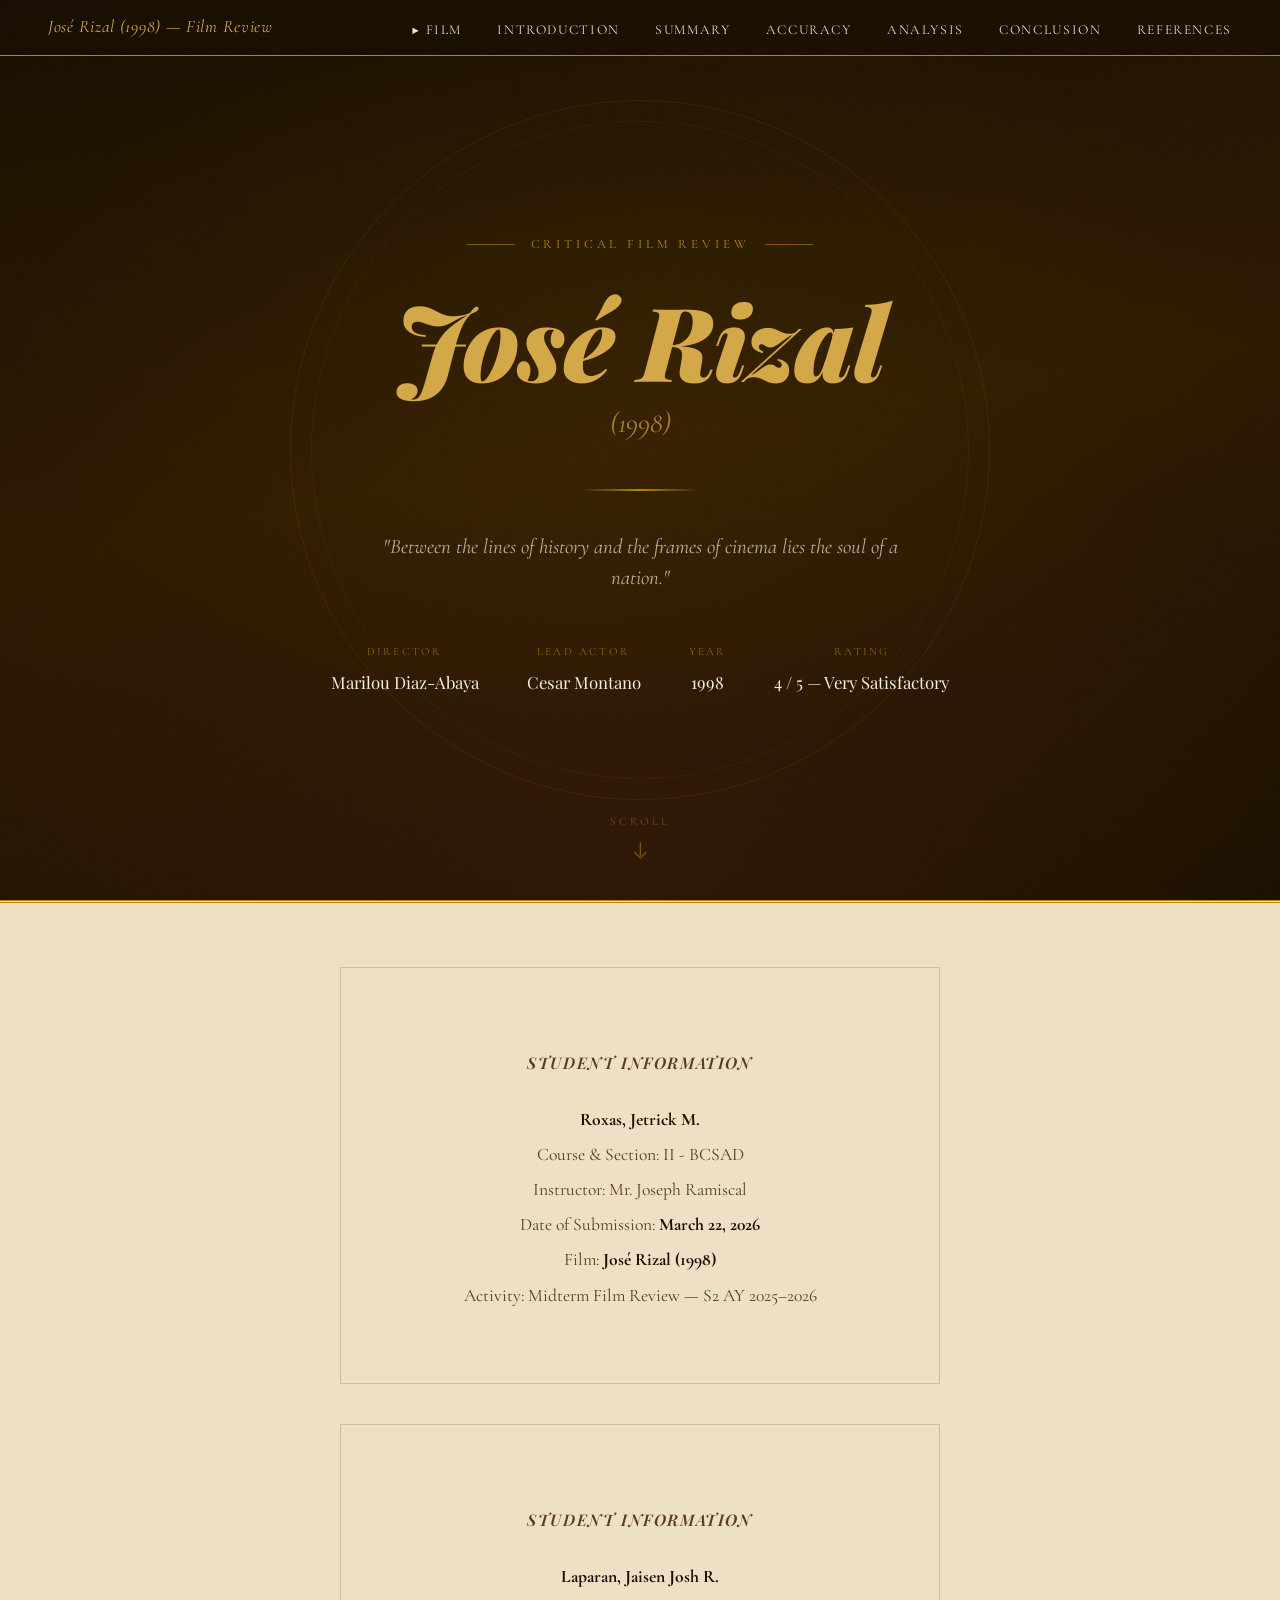
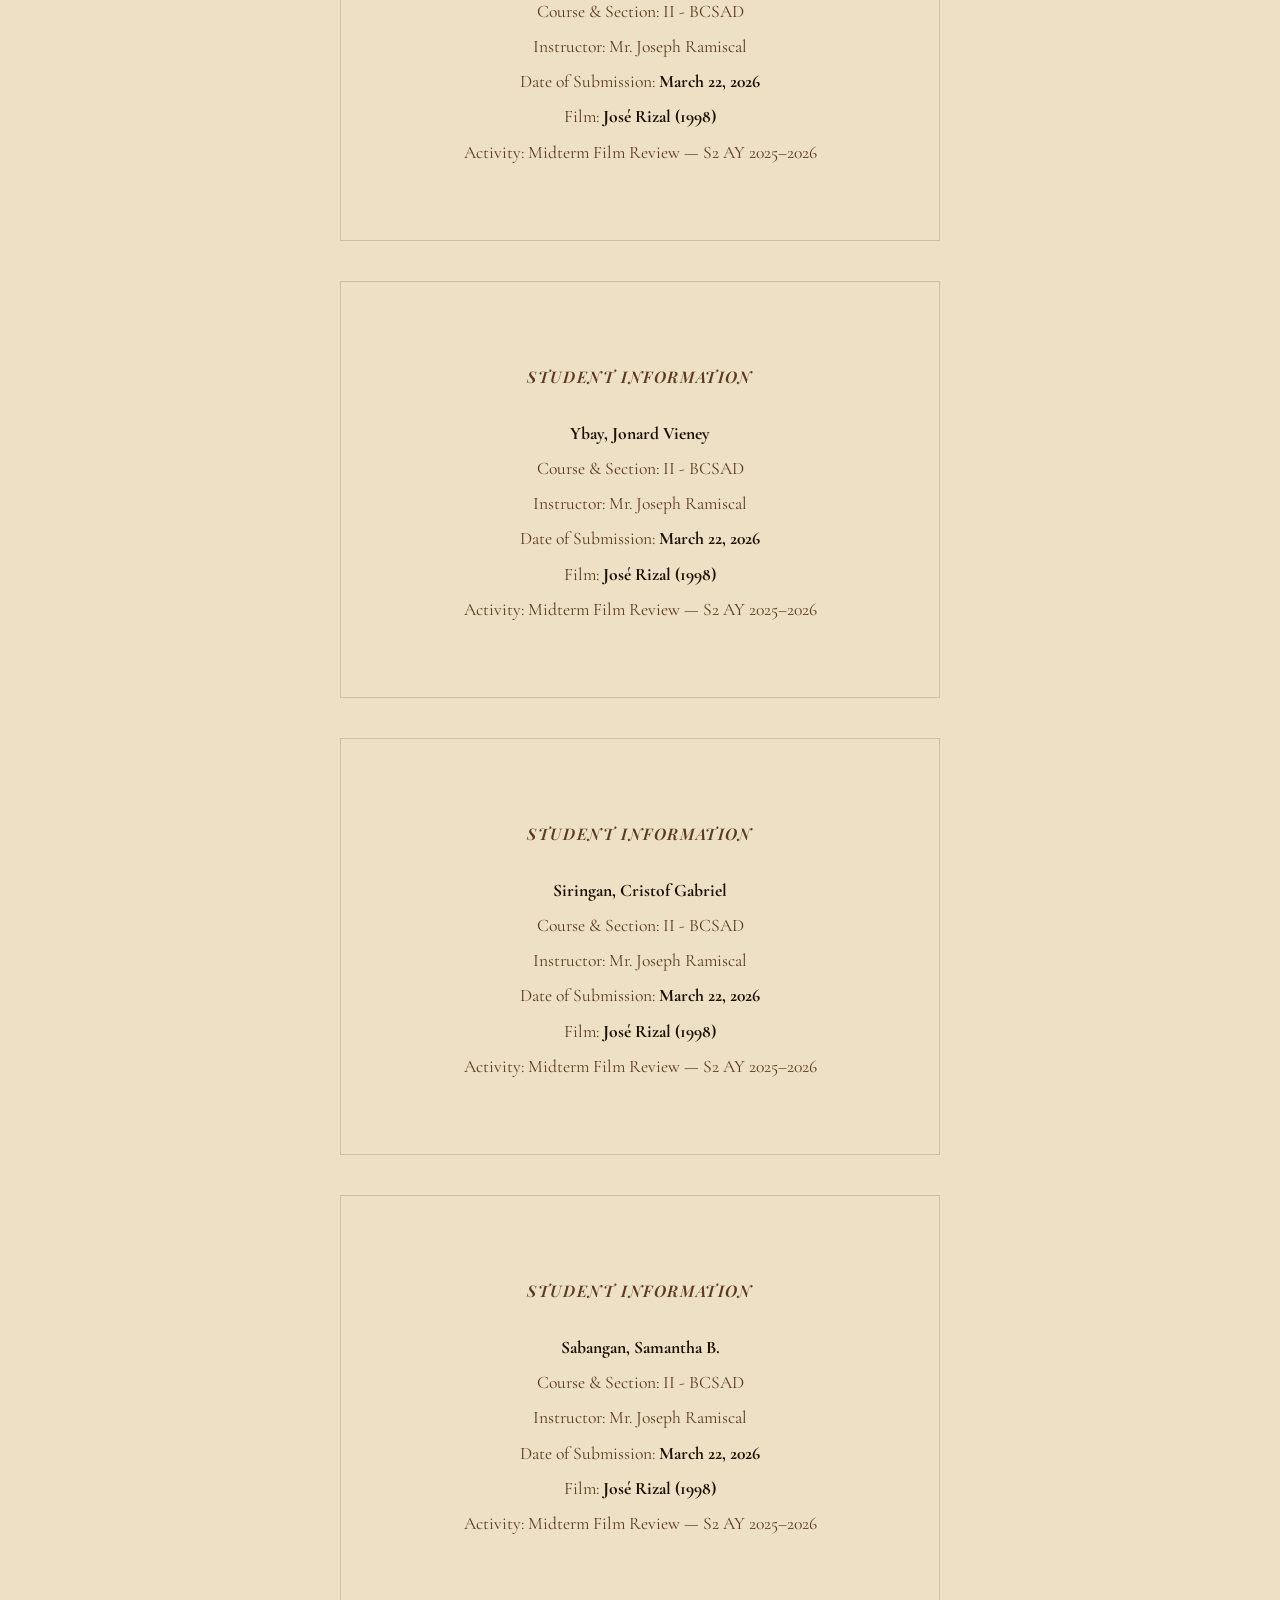
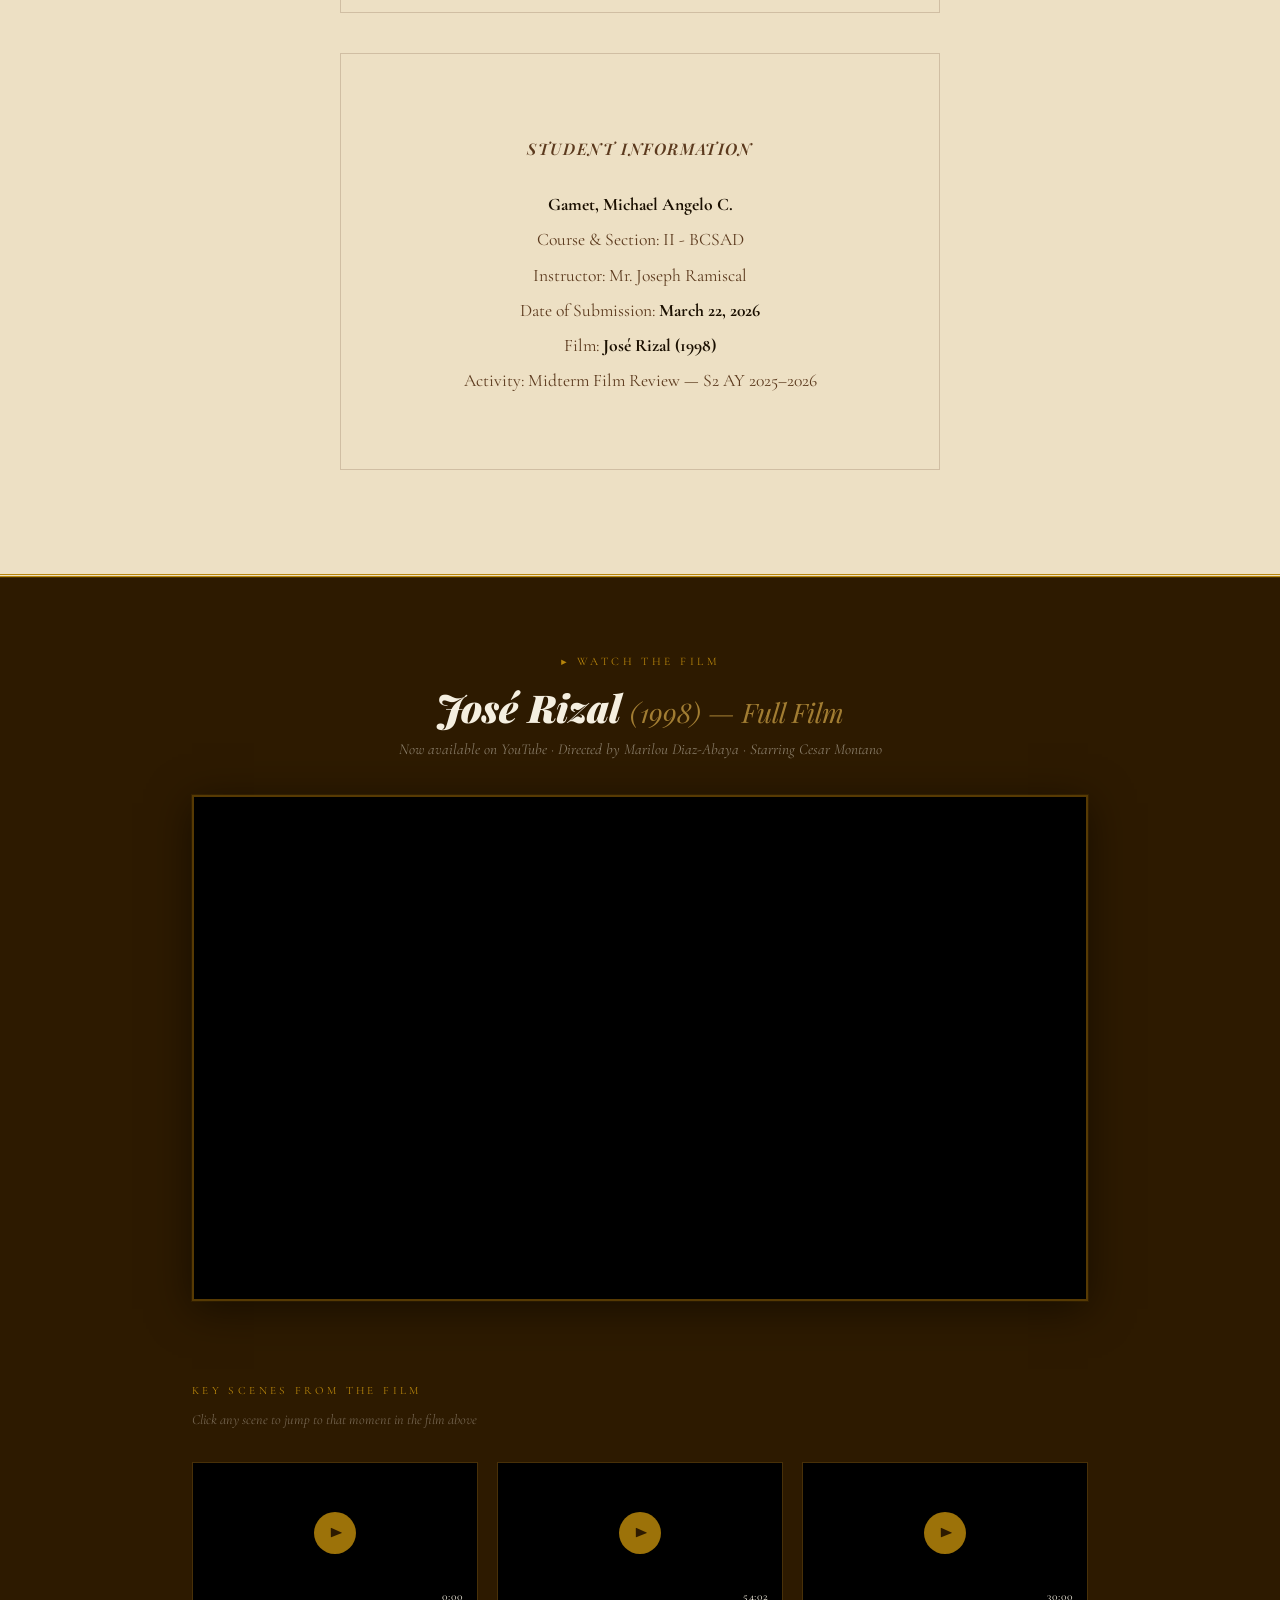
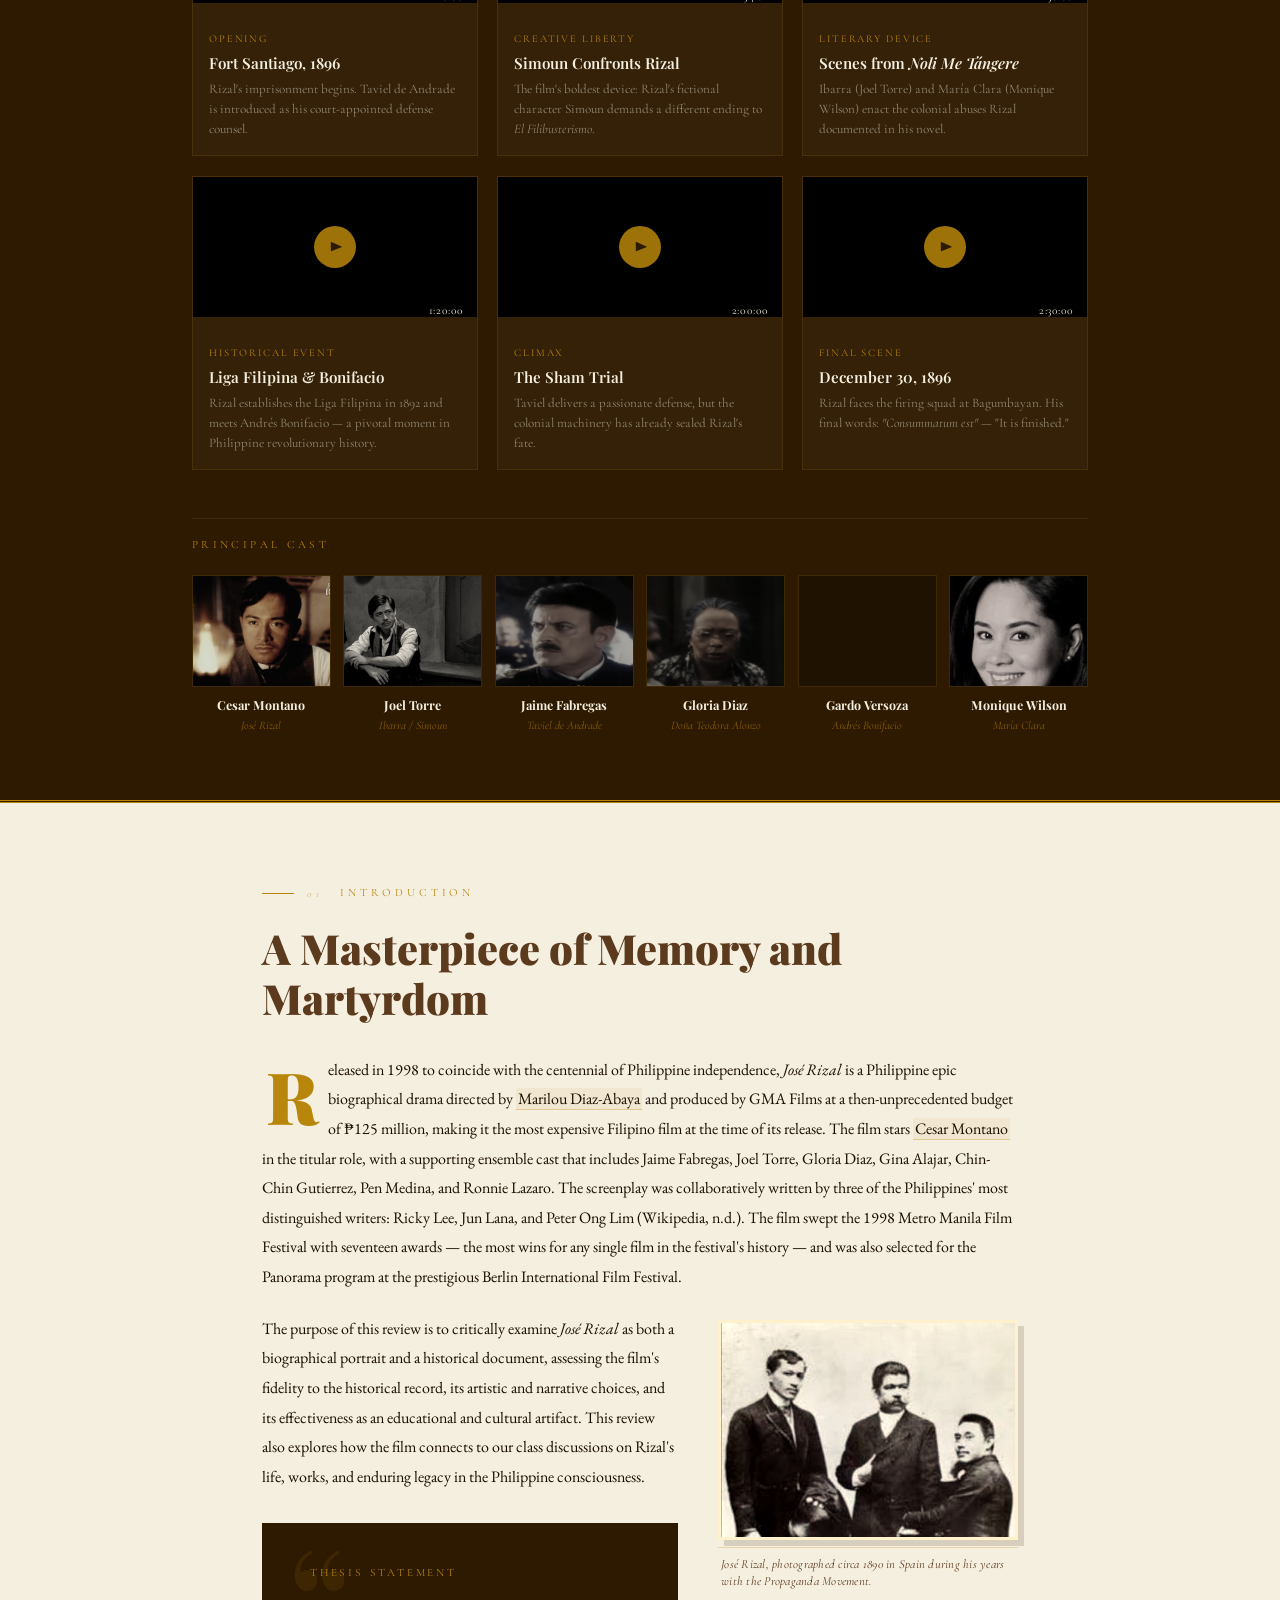
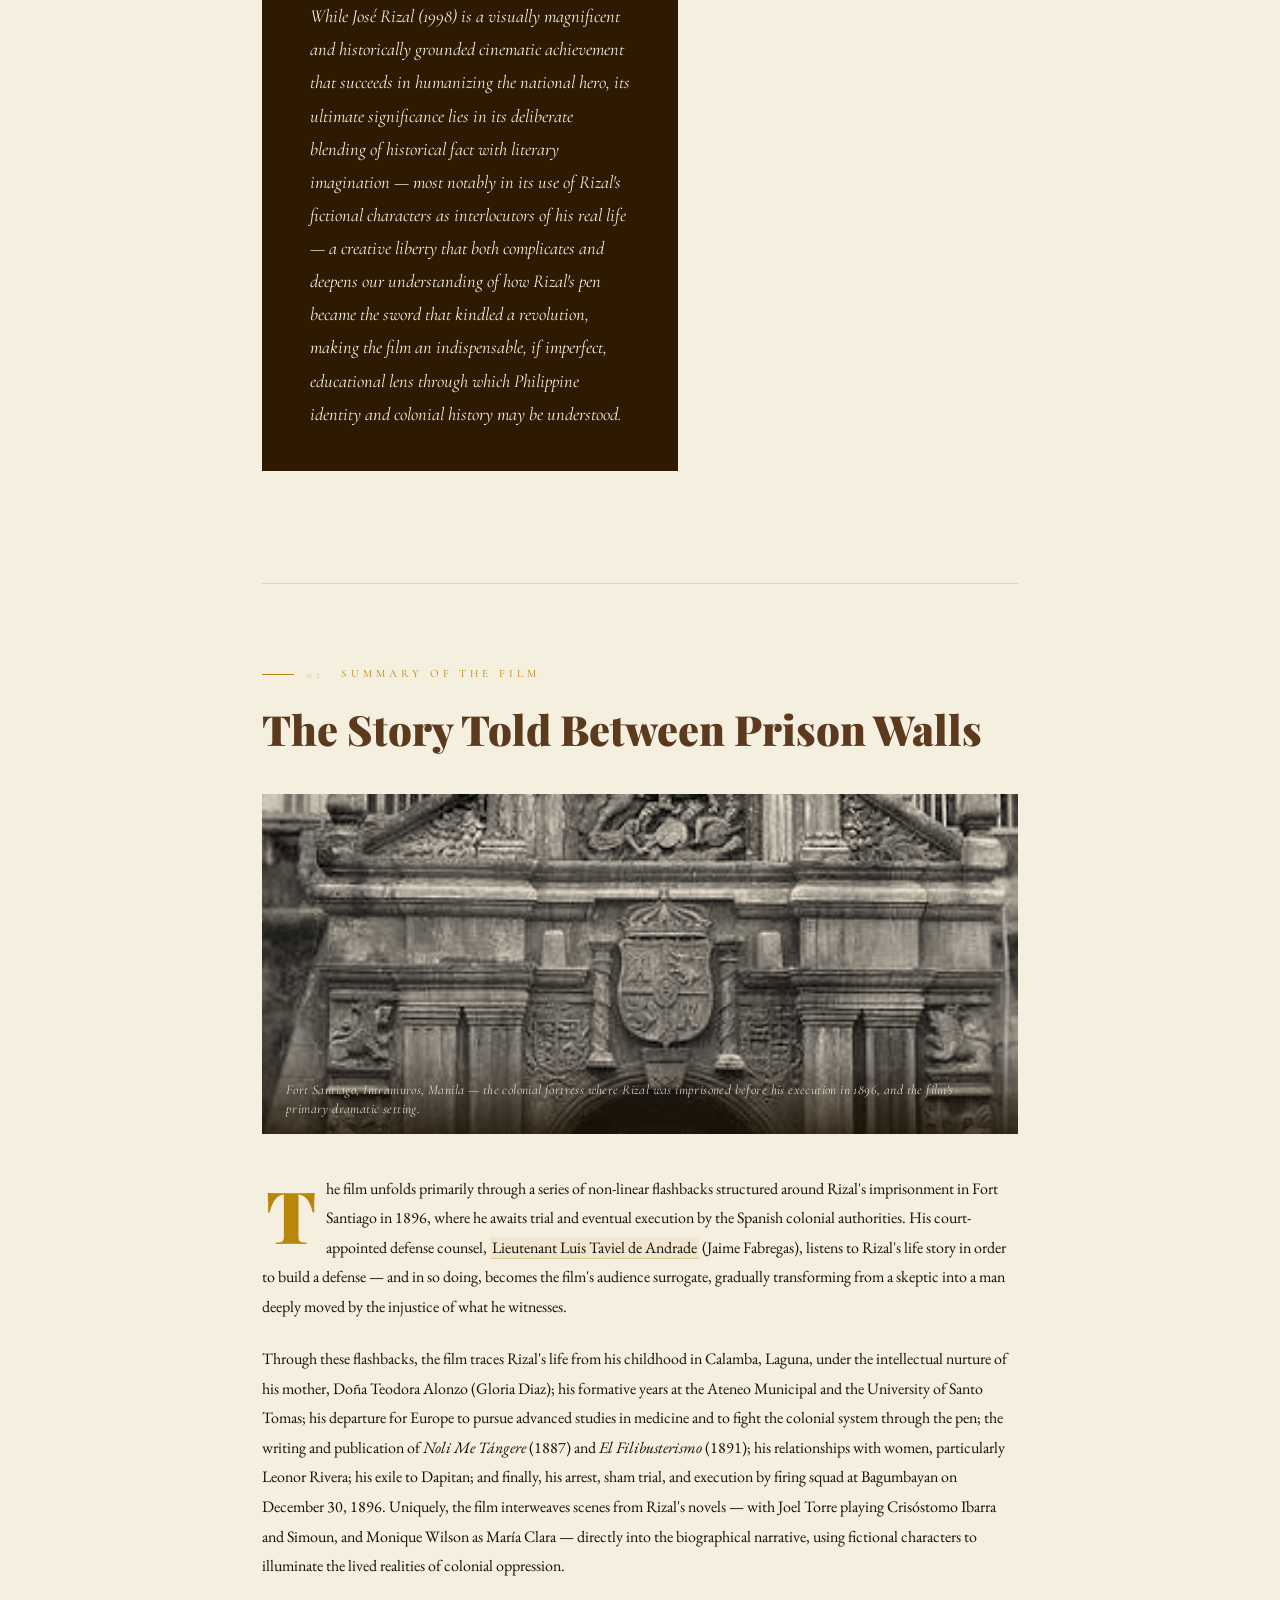
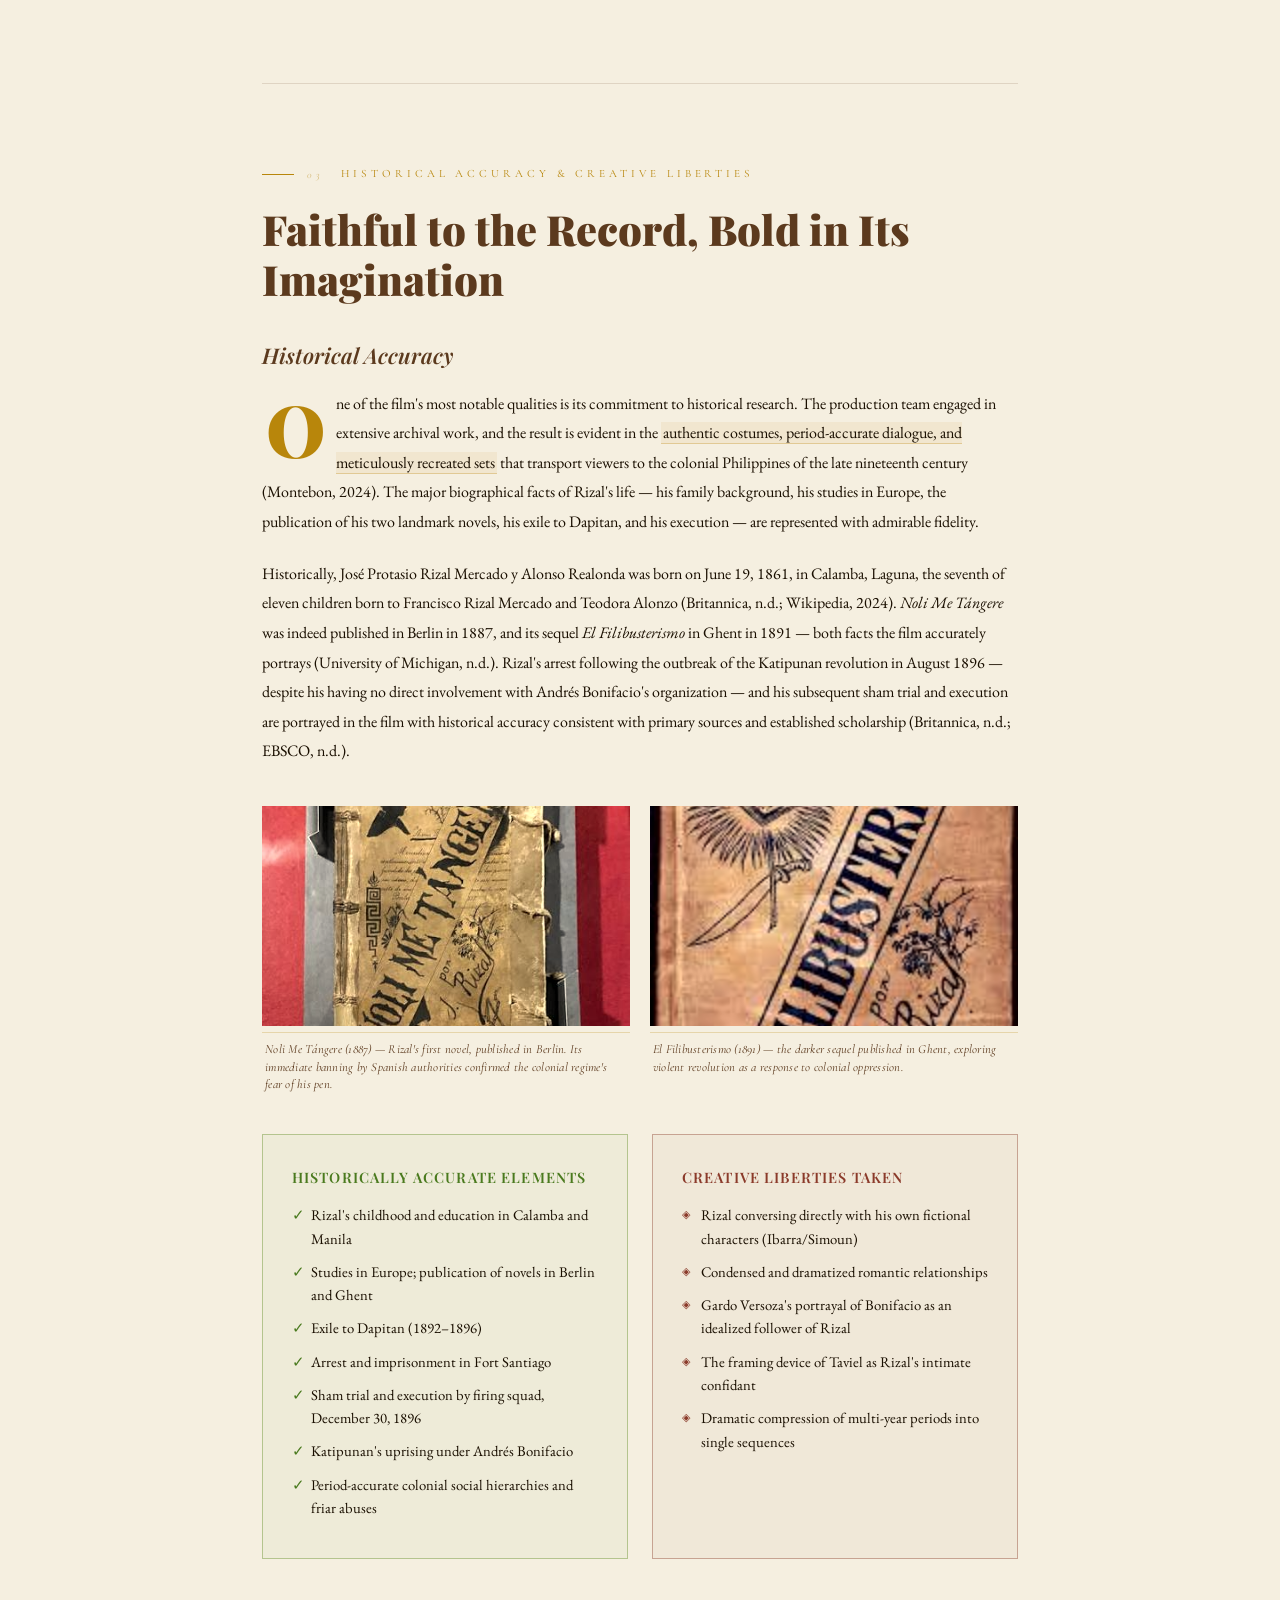
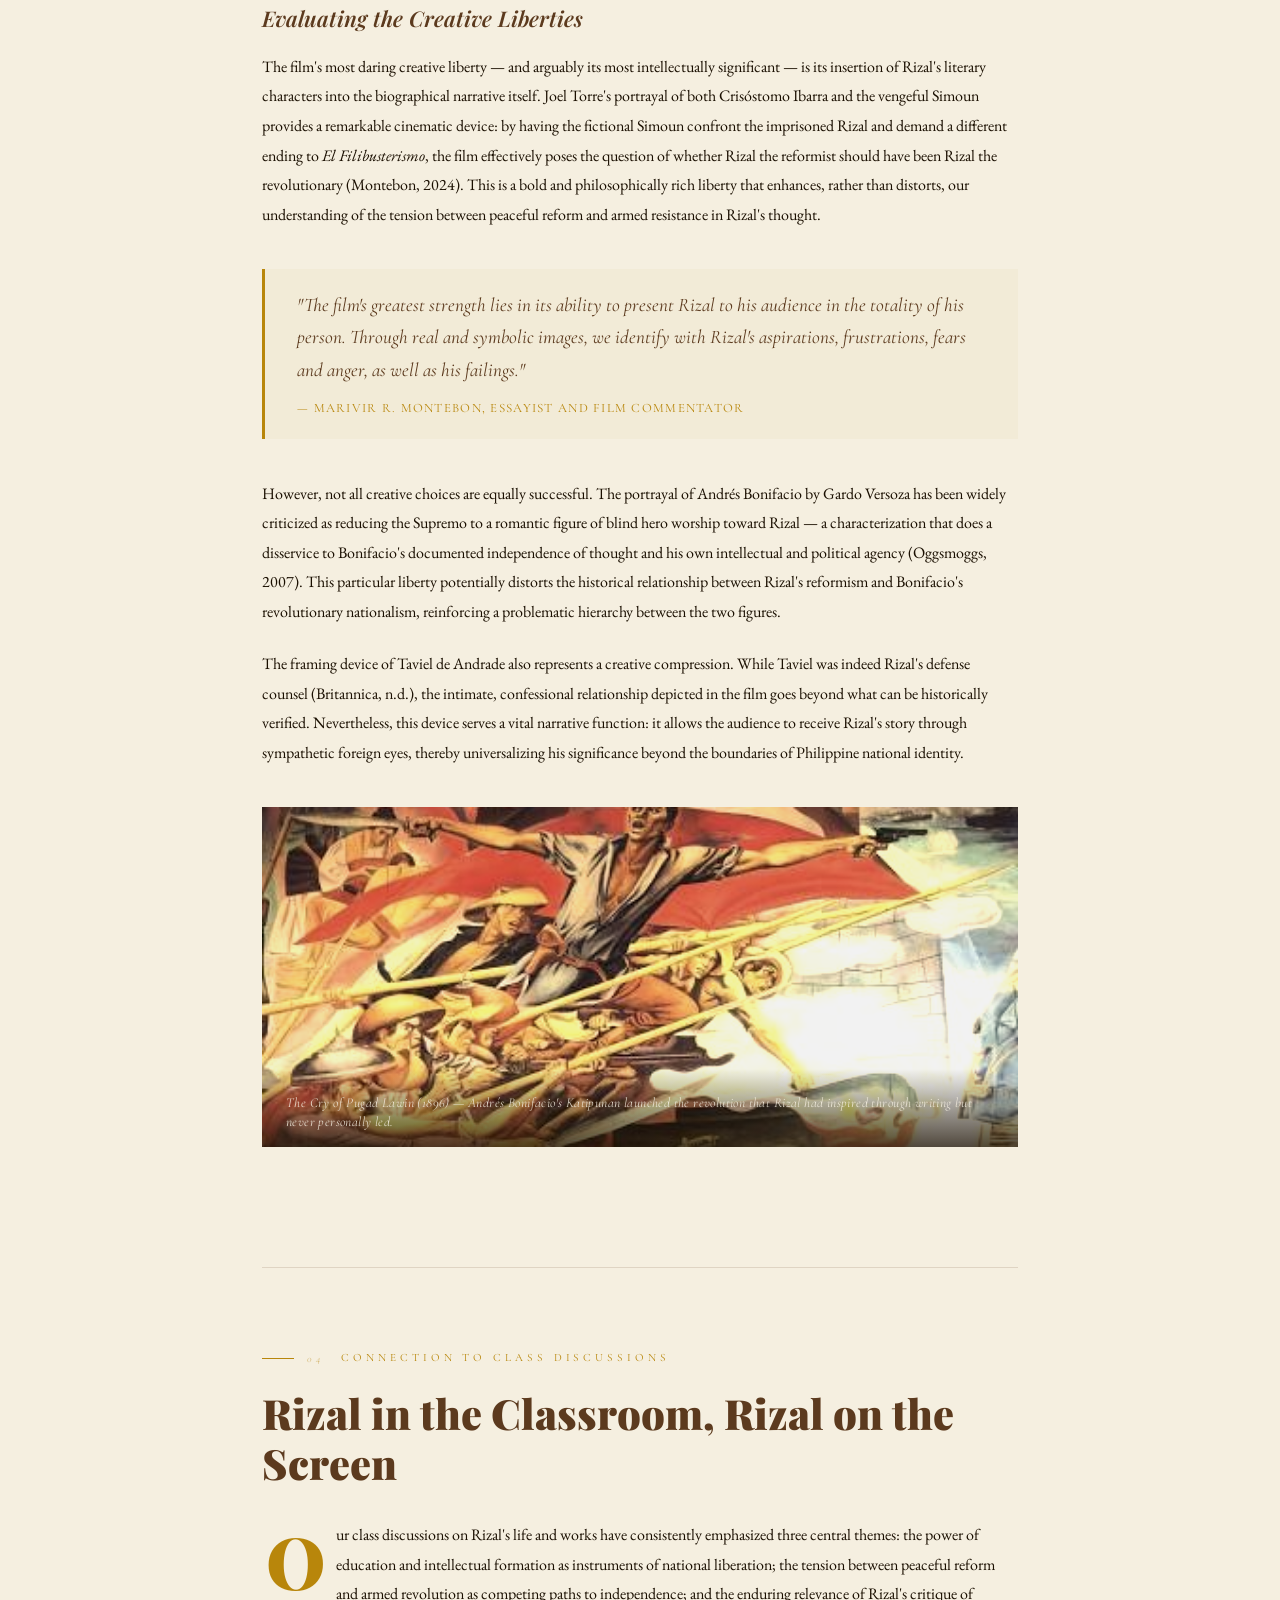
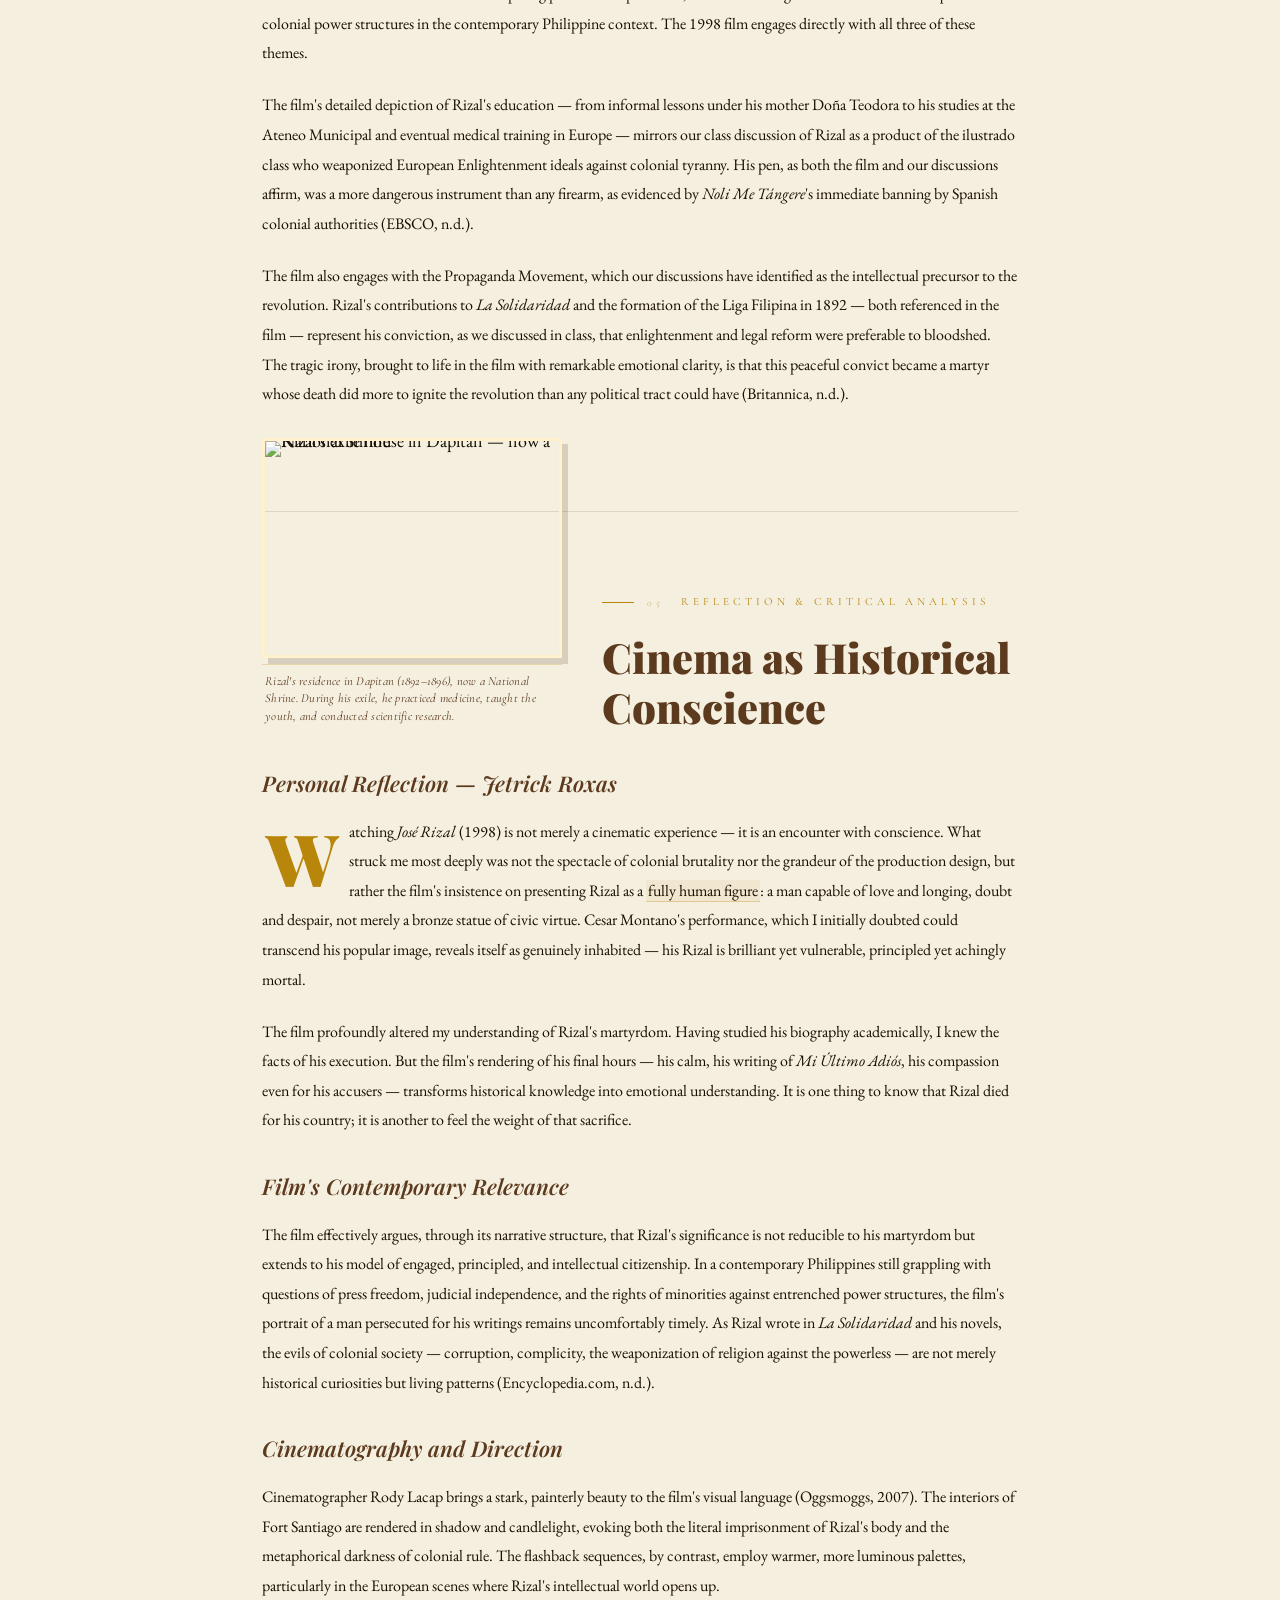
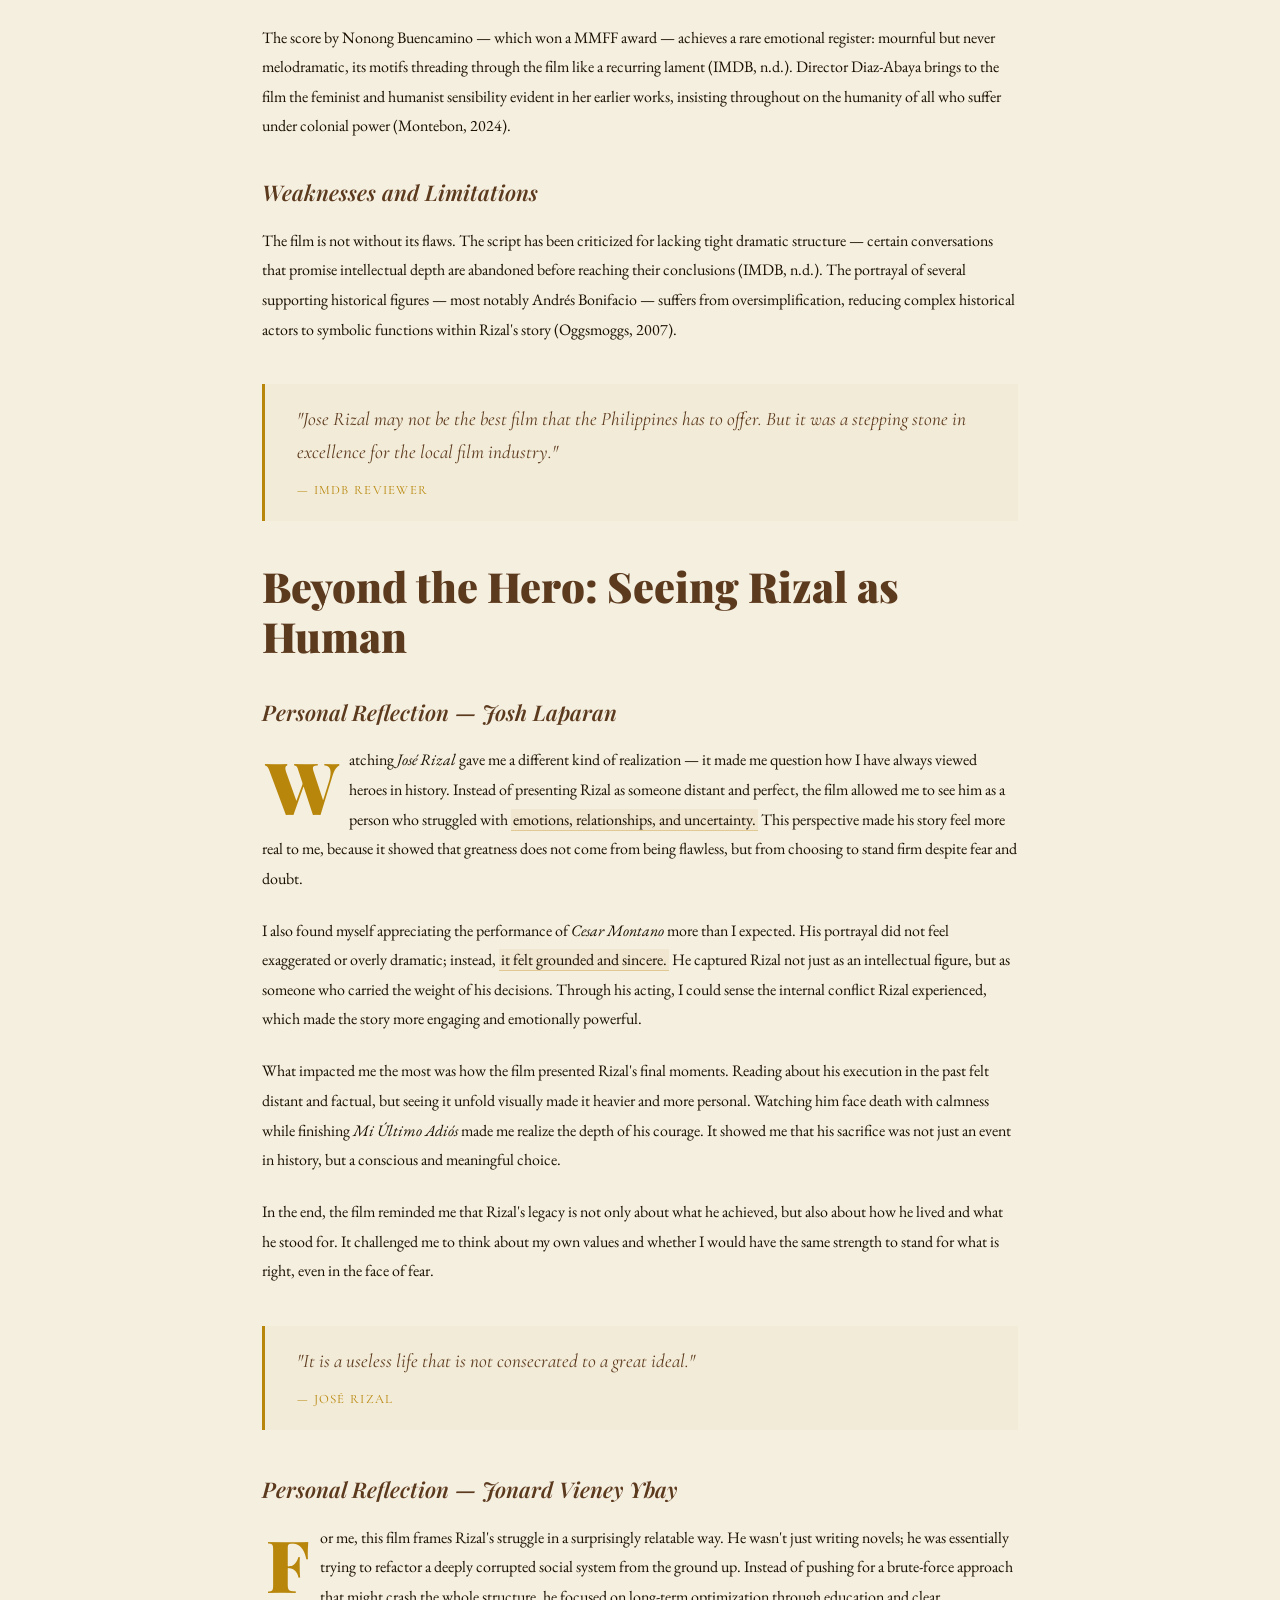
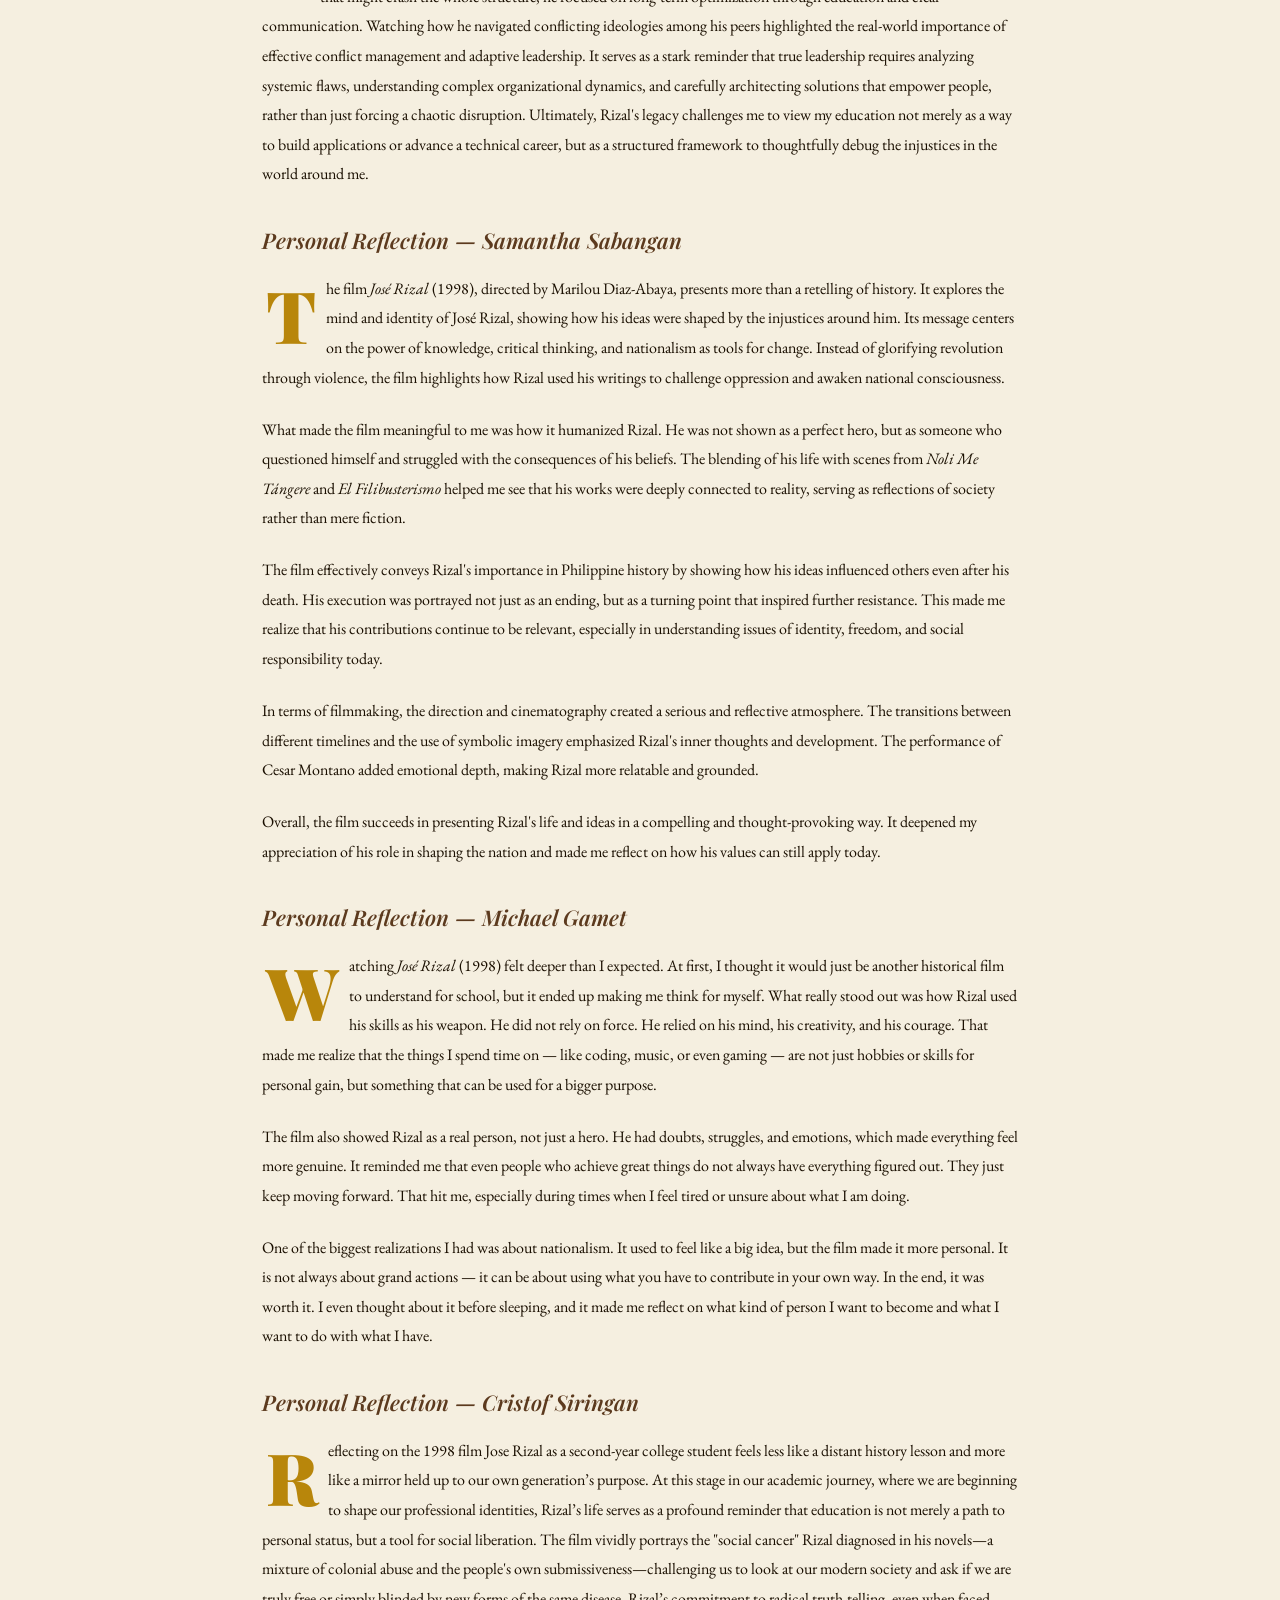
==== commit aa553a1d: "final2" ====
--- a/index.html
+++ b/index.html
@@ -822,44 +822,10 @@
       what I have.
     </p>
 
-    <h3>Personal Reflection — Samantha Sabangan</h3>
-
-    <p class="dropcap">
-      The film <em>José Rizal</em> (1998), directed by Marilou Diaz-Abaya, presents more than a
-      retelling of history. It explores the mind and identity of José Rizal, showing how his ideas were
-      shaped by the injustices around him. Its message centers on the power of knowledge, critical
-      thinking, and nationalism as tools for change. Instead of glorifying revolution through violence,
-      the film highlights how Rizal used his writings to challenge oppression and awaken national
-      consciousness.
-    </p>
-
-    <p>
-      What made the film meaningful to me was how it humanized Rizal. He was not shown as a perfect
-      hero, but as someone who questioned himself and struggled with the consequences of his beliefs.
-      The blending of his life with scenes from <em>Noli Me Tángere</em> and <em>El Filibusterismo</em>
-      helped me see that his works were deeply connected to reality, serving as reflections of society
-      rather than mere fiction.
-    </p>
-
-    <p>
-      The film effectively conveys Rizal's importance in Philippine history by showing how his ideas
-      influenced others even after his death. His execution was portrayed not just as an ending, but as
-      a turning point that inspired further resistance. This made me realize that his contributions
-      continue to be relevant, especially in understanding issues of identity, freedom, and social
-      responsibility today.
-    </p>
-
-    <p>
-      In terms of filmmaking, the direction and cinematography created a serious and reflective
-      atmosphere. The transitions between different timelines and the use of symbolic imagery emphasized
-      Rizal's inner thoughts and development. The performance of Cesar Montano added emotional depth,
-      making Rizal more relatable and grounded.
-    </p>
-
-    <p>
-      Overall, the film succeeds in presenting Rizal's life and ideas in a compelling and
-      thought-provoking way. It deepened my appreciation of his role in shaping the nation and made me
-      reflect on how his values can still apply today.
+    <h3>Personal Reflection — Cristof Siringan</h3>
+
+    <p class="dropcap">
+      Reflecting on the 1998 film Jose Rizal as a second-year college student feels less like a distant history lesson and more like a mirror held up to our own generation’s purpose. At this stage in our academic journey, where we are beginning to shape our professional identities, Rizal’s life serves as a profound reminder that education is not merely a path to personal status, but a tool for social liberation. The film vividly portrays the "social cancer" Rizal diagnosed in his novels—a mixture of colonial abuse and the people's own submissiveness—challenging us to look at our modern society and ask if we are truly free or simply blinded by new forms of the same disease. Rizal’s commitment to radical truth-telling, even when faced with the highest cost, resonates deeply in an era of misinformation, urging us to use our voices and our intellect to defend the integrity of our nation’s story.
     </p>
 
   </section>
